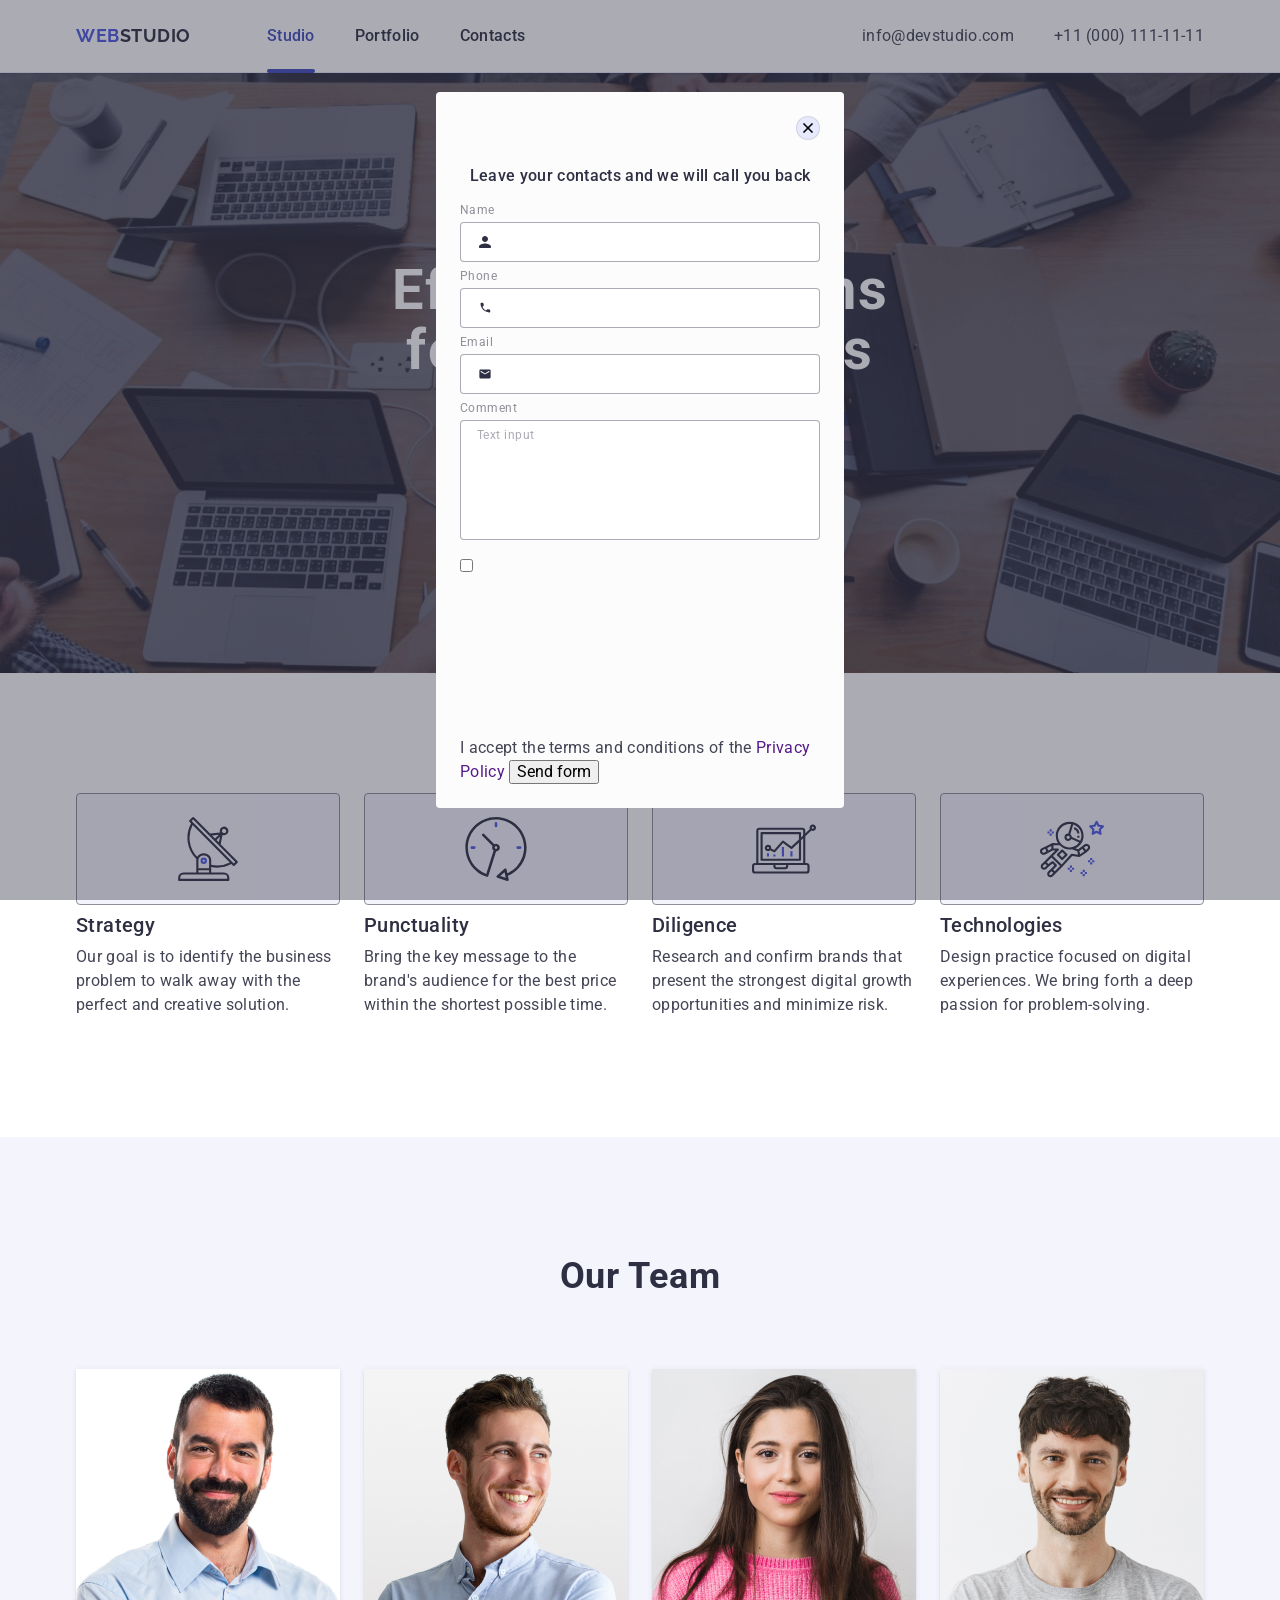
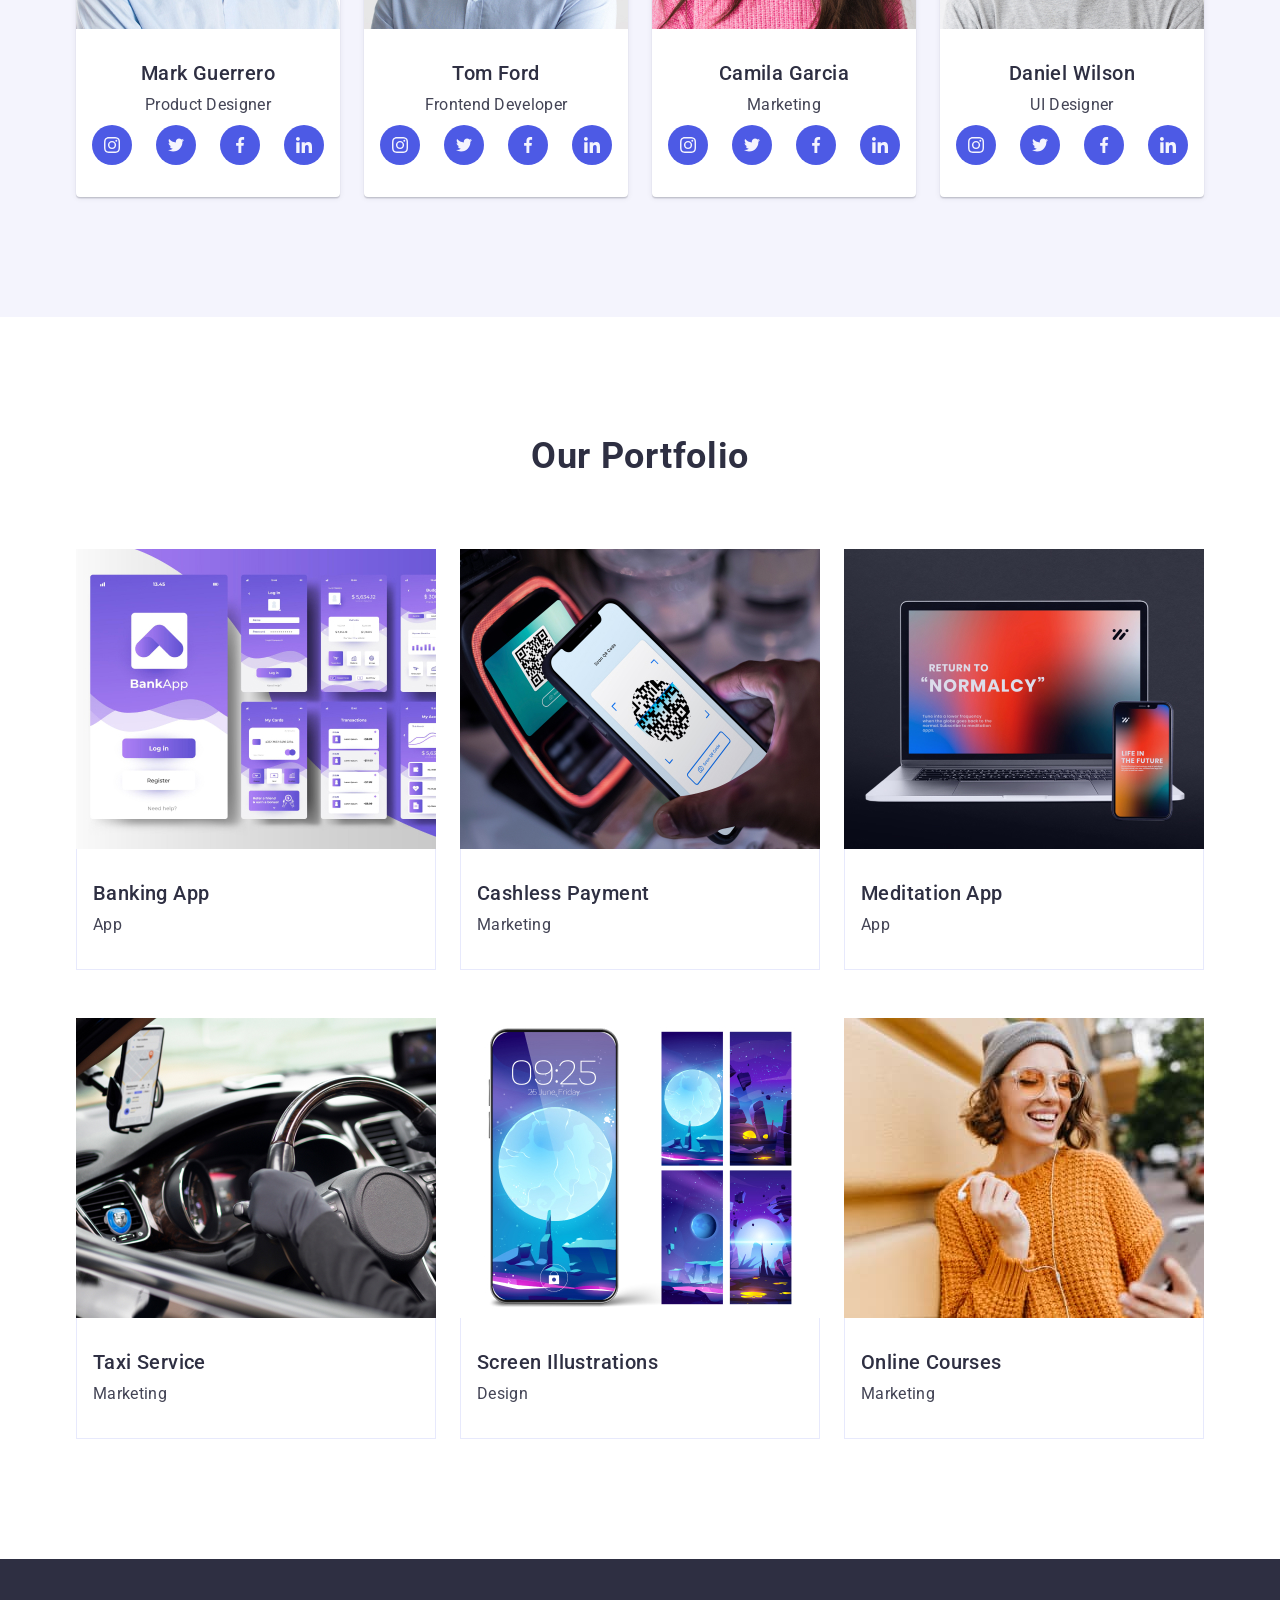
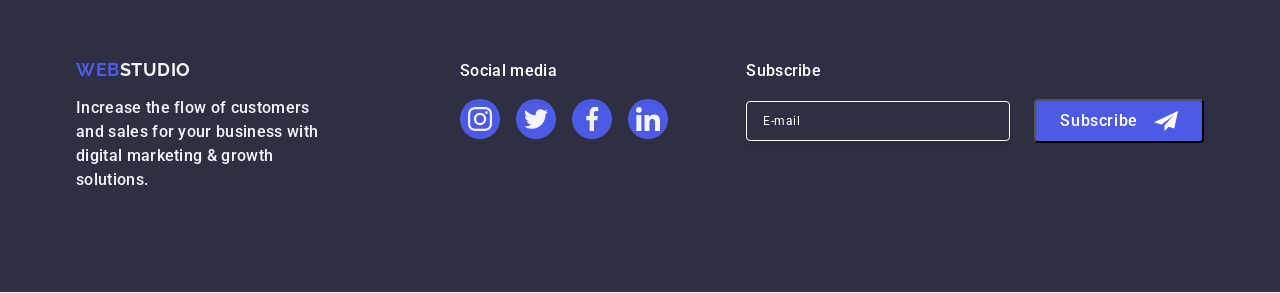
==== index.html @ dfb91e54 "24" ====
<!DOCTYPE html>
<html lang="en">
  <head>
    <meta charset="UTF-8" />
    <meta name="viewport" content="width=device-width, initial-scale=1.0" />
    <title>Studio</title>
    <!-- Google Fonts -->
    <link rel="preconnect" href="https://fonts.googleapis.com" />
    <link rel="preconnect" href="https://fonts.gstatic.com" crossorigin />
    <link
      href="https://fonts.googleapis.com/css2?family=Hedvig+Letters+Serif:opsz@12..24&family=Raleway:wght@700&family=Roboto:wght@400;500;700&display=swap"
      rel="stylesheet"
    />
    <!-- Normalize -->
    <link
      rel="stylesheet"
      href="https://cdnjs.cloudflare.com/ajax/libs/modern-normalize/2.0.0/modern-normalize.min.css"
    />
    <!-- Styles -->
    <link rel="stylesheet" href="./css/styles.css" />
  </head>

  <body>
    <!-- Header section  -->
    <header class="header">
      <div class="container header-container">
        <nav class="header-nav">
          <a href="./index.html" class="logo"
            >Web<span class="logo-dark">Studio</span></a
          >
          <ul class="header-list">
            <li class="header-item">
              <a href="./index.html" target="_blank" class="header-link active"
                >Studio</a
              >
            </li>
            <li class="header-item">
              <a href="" target="_blank" class="header-link">Portfolio</a>
            </li>
            <li class="header-item">
              <a href="" target="_blank" class="header-link">Contacts</a>
            </li>
          </ul>
        </nav>
        <address class="address">
          <ul class="address-list">
            <li class="address-item">
              <a href="mailto:info@devstudio.com" class="address-link"
                >info@devstudio.com</a
              >
            </li>
            <li class="address-item">
              <a href="tel:+110001111111" class="address-link"
                >+11 (000) 111-11-11</a
              >
            </li>
          </ul>
        </address>
      </div>
    </header>

    <!-- Main content -->

    <main>
      <section class="hero">
        <div class="container hero-title-wrapper">
          <h1 class="hero-title">Effective Solutions for Your Business</h1>
          <button type="button" class="hero-button">Order Service</button>
        </div>
      </section>
      <section class="principle section">
        <div class="container">
          <h2 class="visually-hidden">Core Principles Driving Success</h2>
          <ul class="principle-list">
            <li class="principle-item">
              <div class="logo-container">
                <svg class="principle-svg" width="64" height="64">
                  <use href="./images/icons.svg#icon-antenna"></use>
                </svg>
              </div>
              <h3 class="principle-subtitle">Strategy</h3>
              <p class="principle-content">
                Our goal is to identify the business problem to walk away with
                the perfect and creative solution.
              </p>
            </li>
            <li class="principle-item">
              <div class="logo-container">
                <svg class="principle-svg" width="64" height="64">
                  <use href="./images/icons.svg#icon-clock"></use>
                </svg>
              </div>
              <h3 class="principle-subtitle">Punctuality</h3>
              <p class="principle-content">
                Bring the key message to the brand's audience for the best price
                within the shortest possible time.
              </p>
            </li>
            <li class="principle-item">
              <div class="logo-container">
                <svg class="principle-svg" width="64" height="64">
                  <use href="./images/icons.svg#icon-diagram"></use>
                </svg>
              </div>
              <h3 class="principle-subtitle">Diligence</h3>
              <p class="principle-content">
                Research and confirm brands that present the strongest digital
                growth opportunities and minimize risk.
              </p>
            </li>
            <li class="principle-item">
              <div class="logo-container">
                <svg class="principle-svg" width="64" height="64">
                  <use href="./images/icons.svg#icon-astronaut"></use>
                </svg>
              </div>
              <h3 class="principle-subtitle">Technologies</h3>
              <p class="principle-content">
                Design practice focused on digital experiences. We bring forth a
                deep passion for problem-solving.
              </p>
            </li>
          </ul>
        </div>
      </section>
      <section class="team section">
        <div class="container">
          <h2 class="team-title">Our Team</h2>
          <ul class="team-list">
            <li class="team-item">
              <img
                src="./images/Mark.jpg"
                alt="Mark Guerrero"
                width="264"
                height="260"
              />
              <div class="team-div">
                <h3 class="team-subtitle">Mark Guerrero</h3>
                <p class="team-content">Product Designer</p>
                <ul class="icon-list">
                  <li class="icon-item">
                    <a href="" class="link-icon">
                      <svg class="social-svg" width="16" height="16">
                        <use href="./images/icons.svg#icon-instagram"></use>
                      </svg>
                    </a>
                  </li>
                  <li class="icon-item">
                    <a href="" class="link-icon">
                      <svg class="social-svg" width="16" height="16">
                        <use href="./images/icons.svg#icon-twitter"></use>
                      </svg>
                    </a>
                  </li>
                  <li class="icon-item">
                    <a href="" class="link-icon">
                      <svg class="social-svg" width="16" height="16">
                        <use href="./images/icons.svg#icon-facebook"></use>
                      </svg>
                    </a>
                  </li>
                  <li class="icon-item">
                    <a href="" class="link-icon">
                      <svg class="social-svg" width="16" height="16">
                        <use href="./images/icons.svg#icon-linkedin"></use>
                      </svg>
                    </a>
                  </li>
                </ul>
              </div>
            </li>
            <li class="team-item">
              <img
                src="./images/Tom.jpg"
                alt="Tom Ford"
                width="264"
                height="260"
              />
              <div class="team-div">
                <h3 class="team-subtitle">Tom Ford</h3>
                <p class="team-content">Frontend Developer</p>
                <ul class="icon-list">
                  <li class="icon-item">
                    <a href="" class="link-icon">
                      <svg class="social-svg" width="16" height="16">
                        <use href="./images/icons.svg#icon-instagram"></use>
                      </svg>
                    </a>
                  </li>
                  <li class="icon-item">
                    <a href="" class="link-icon">
                      <svg class="social-svg" width="16" height="16">
                        <use href="./images/icons.svg#icon-twitter"></use>
                      </svg>
                    </a>
                  </li>
                  <li class="icon-item">
                    <a href="" class="link-icon">
                      <svg class="social-svg" width="16" height="16">
                        <use href="./images/icons.svg#icon-facebook"></use>
                      </svg>
                    </a>
                  </li>
                  <li class="icon-item">
                    <a href="" class="link-icon">
                      <svg class="social-svg" width="16" height="16">
                        <use href="./images/icons.svg#icon-linkedin"></use>
                      </svg>
                    </a>
                  </li>
                </ul>
              </div>
            </li>
            <li class="team-item">
              <img
                src="./images/Camila.jpg"
                alt="Camila Garcia"
                width="264"
                height="260"
              />
              <div class="team-div">
                <h3 class="team-subtitle">Camila Garcia</h3>
                <p class="team-content">Marketing</p>
                <ul class="icon-list">
                  <li class="icon-item">
                    <a href="" class="link-icon">
                      <svg class="social-svg" width="16" height="16">
                        <use href="./images/icons.svg#icon-instagram"></use>
                      </svg>
                    </a>
                  </li>
                  <li class="icon-item">
                    <a href="" class="link-icon">
                      <svg class="social-svg" width="16" height="16">
                        <use href="./images/icons.svg#icon-twitter"></use>
                      </svg>
                    </a>
                  </li>
                  <li class="icon-item">
                    <a href="" class="link-icon">
                      <svg class="social-svg" width="16" height="16">
                        <use href="./images/icons.svg#icon-facebook"></use>
                      </svg>
                    </a>
                  </li>
                  <li class="icon-item">
                    <a href="" class="link-icon">
                      <svg class="social-svg" width="16" height="16">
                        <use href="./images/icons.svg#icon-linkedin"></use>
                      </svg>
                    </a>
                  </li>
                </ul>
              </div>
            </li>
            <li class="team-item">
              <img
                src="./images/Daniel.jpg"
                alt="Daniel Wilson"
                width="264"
                height="260"
              />
              <div class="team-div">
                <h3 class="team-subtitle">Daniel Wilson</h3>
                <p class="team-content">UI Designer</p>
                <ul class="icon-list">
                  <li class="icon-item">
                    <a href="" class="link-icon">
                      <svg class="social-svg" width="16" height="16">
                        <use href="./images/icons.svg#icon-instagram"></use>
                      </svg>
                    </a>
                  </li>
                  <li class="icon-item">
                    <a href="" class="link-icon">
                      <svg class="social-svg" width="16" height="16">
                        <use href="./images/icons.svg#icon-twitter"></use>
                      </svg>
                    </a>
                  </li>
                  <li class="icon-item">
                    <a href="" class="link-icon">
                      <svg class="social-svg" width="16" height="16">
                        <use href="./images/icons.svg#icon-facebook"></use>
                      </svg>
                    </a>
                  </li>
                  <li class="icon-item">
                    <a href="" class="link-icon">
                      <svg class="social-svg" width="16" height="16">
                        <use href="./images/icons.svg#icon-linkedin"></use>
                      </svg>
                    </a>
                  </li>
                </ul>
              </div>
            </li>
          </ul>
        </div>
      </section>
      <section class="portfolio section">
        <div class="container">
          <h2 class="portfolio-title">Our Portfolio</h2>
          <ul class="portfolio-list">
            <li class="portfolio-item">
              <div class="portfolio-wrapper">
                <img
                  src="./images/banking.jpg"
                  alt="Banking App"
                  width="360"
                  height="300"
                />
                <p class="overlay">
                  14 Stylish and User-Friendly App Design Concepts · Task
                  Manager App · Calorie Tracker App · Exotic Fruit Ecommerce App
                  · Cloud Storage App
                </p>
              </div>
              <div class="border">
                <h3 class="portfolio-subtitle">Banking App</h3>
                <p class="portfolio-content">App</p>
              </div>
            </li>
            <li class="portfolio-item">
              <div class="portfolio-wrapper">
                <img
                  src="./images/CashlessPayment.jpg"
                  alt="Cashless Payment"
                  width="360"
                  height="300"
                />
                <p class="overlay">
                  14 Stylish and User-Friendly App Design Concepts · Task
                  Manager App · Calorie Tracker App · Exotic Fruit Ecommerce App
                  · Cloud Storage App
                </p>
              </div>
              <div class="border">
                <h3 class="portfolio-subtitle">Cashless Payment</h3>
                <p class="portfolio-content">Marketing</p>
              </div>
            </li>
            <li class="portfolio-item">
              <div class="portfolio-wrapper">
                <img
                  src="./images/MeditationApp.jpg"
                  alt="Meditation App"
                  width="360"
                  height="300"
                />
                <p class="overlay">
                  14 Stylish and User-Friendly App Design Concepts · Task
                  Manager App · Calorie Tracker App · Exotic Fruit Ecommerce App
                  · Cloud Storage App
                </p>
              </div>
              <div class="border">
                <h3 class="portfolio-subtitle">Meditation App</h3>
                <p class="portfolio-content">App</p>
              </div>
            </li>
            <li class="portfolio-item">
              <div class="portfolio-wrapper">
                <img
                  src="./images/TaxService.jpg"
                  alt="Taxi Service"
                  width="360"
                  height="300"
                />
                <p class="overlay">
                  14 Stylish and User-Friendly App Design Concepts · Task
                  Manager App · Calorie Tracker App · Exotic Fruit Ecommerce App
                  · Cloud Storage App
                </p>
              </div>
              <div class="border">
                <h3 class="portfolio-subtitle">Taxi Service</h3>
                <p class="portfolio-content">Marketing</p>
              </div>
            </li>
            <li class="portfolio-item">
              <div class="portfolio-wrapper">
                <img
                  src="./images/ScreenIllustrations.jpg"
                  alt="Screen Illustrations"
                  width="360"
                  height="300"
                />
                <p class="overlay">
                  14 Stylish and User-Friendly App Design Concepts · Task
                  Manager App · Calorie Tracker App · Exotic Fruit Ecommerce App
                  · Cloud Storage App
                </p>
              </div>
              <div class="border">
                <h3 class="portfolio-subtitle">Screen Illustrations</h3>
                <p class="portfolio-content">Design</p>
              </div>
            </li>
            <li class="portfolio-item">
              <div class="portfolio-wrapper">
                <img
                  src="./images/OnlineCourses.jpg"
                  alt="Online Courses"
                  width="360"
                  height="300"
                />
                <p class="overlay">
                  14 Stylish and User-Friendly App Design Concepts · Task
                  Manager App · Calorie Tracker App · Exotic Fruit Ecommerce App
                  · Cloud Storage App
                </p>
              </div>
              <div class="border">
                <h3 class="portfolio-subtitle">Online Courses</h3>
                <p class="portfolio-content">Marketing</p>
              </div>
            </li>
          </ul>
        </div>
      </section>
    </main>

    <!-- Footer section -->

    <footer class="footer">
      <div class="container footer-container">
        <div class="web-footer">
          <a href="./index.html" class="logo"
            >Web<span class="logo-light">Studio</span></a
          >
          <p class="footer-content">
            Increase the flow of customers and sales for your business with
            digital marketing & growth solutions.
          </p>
        </div>
        <div class="social-container">
          <p class="socialmedia">Social media</p>
          <ul class="icon-list footer-list">
            <li class="icon-item">
              <a href="" class="link-icon">
                <svg class="social-svg" width="24" height="24">
                  <use href="./images/icons.svg#icon-instagram"></use>
                </svg>
              </a>
            </li>
            <li class="icon-item">
              <a href="" class="link-icon">
                <svg class="social-svg" width="24" height="24">
                  <use href="./images/icons.svg#icon-twitter"></use>
                </svg>
              </a>
            </li>
            <li class="icon-item">
              <a href="" class="link-icon">
                <svg class="social-svg" width="24" height="24">
                  <use href="./images/icons.svg#icon-facebook"></use>
                </svg>
              </a>
            </li>
            <li class="icon-item">
              <a href="" class="link-icon">
                <svg class="social-svg" width="24" height="24">
                  <use href="./images/icons.svg#icon-linkedin"></use>
                </svg>
              </a>
            </li>
          </ul>
        </div>
        <div class="footer-form">
          <p class="footer-form-caption">Subscribe</p>
          <form class="subscribe-form" name="subscribe">
            <label class="subscribe-form-field">
              <input
                type="email"
                placeholder="E-mail"
                class="subscribe-form-input"
              />
            </label>
            <button type="submit" class="subscribe-form-btn">
              Subscribe
              <svg class="subscribe-form-icon" width="24" height="24">
                <use href="./images/icons.svg#icon-send"></use>
              </svg>
            </button>
          </form>
        </div>
      </div>
    </footer>

    <!-- Modal window -->

    <div class="backdrop is-open">
      <div class="modal">
        <button class="modal-btn" type="button" aria-label="Modal clode button">
          <svg class="modal-btn-icon" width="28" height="28">
            <use href="./images/icons.svg#icon-modal-close-btn"></use>
          </svg>
        </button>
        <p class="moda-caption">
          Leave your contacts and we will call you back
        </p>
        <form class="modal-form form" name="reviews">
          <div class="form-wrapper">
            <label class="form-label" for="user_name">Name</label>
            <div class="form-field">
              <input
                class="form-input"
                type="text"
                name="user_name"
                id="user_name"
              />
              <svg class="form-icon" width="18" height="18">
                <use href="./images/icons.svg#icon-person-black"></use>
              </svg>
            </div>
          </div>
          <div class="form-wrapper">
            <label class="form-label" for="phone">Phone</label>
            <div class="form-field">
              <input class="form-input" type="tel" name="phone" id="phone" />
              <svg class="form-icon" width="18" height="18">
                <use href="./images/icons.svg#icon-phone-black"></use>
              </svg>
            </div>
          </div>
          <div class="form-wrapper">
            <label class="form-label" for="email">Email</label>
            <div class="form-field">
              <input class="form-input" type="email" name="email" id="email" />
              <svg class="form-icon" width="18" height="18">
                <use href="./images/icons.svg#icon-email-black"></use>
              </svg>
            </div>
          </div>
          <div class="form-wrapper">
            <label class="form-label" for="comment">Comment</label>
            <div class="form-field">
              <textarea
                class="form-input form-comment"
                type="text"
                name="comment"
                id="comment"
                placeholder="Text input"
              ></textarea>
            </div>
          </div>
          <label class="form-agreement">
            <input class="checkbox" type="checkbox" name="" id="" />
            <span class="form-agreement-checkbox">
              <svg class="form-agreement-icon" width="" height="">
                <use href=""></use>
              </svg>
            </span>
            I accept the terms and conditions of the
            <a class="form-agreement-link" href="">Privacy Policy</a>
          </label>

          <button type="submit">Send form</button>
        </form>
      </div>
    </div>
  </body>
</html>
---- css/styles.css ----
/*  #region Global styles */
/* Глобальний border-box. У нормалізаторі modern-normalize за умовчанням задано глобальний border-box. box-sizing можна не вказувати. */
*,
*::before,
*::after {
  box-sizing: border-box;
}

body {
  font-family: "Roboto", sans-serif;
  line-height: 1.5;
  font-size: 16px;
  letter-spacing: 0.02em;
  color: #434455;
  background-color: #ffffff;
  border-bottom: 1px solid #e7e9fc;
}

a {
  text-decoration: none;
}

address {
  font-style: normal;
}

h1,
h2,
h3,
h4,
h5,
h6,
p {
  margin-top: 0;
  margin-bottom: 0;
}

ul,
ol {
  margin-top: 0;
  margin-bottom: 0;
  padding-left: 0;
  list-style-type: none;
}

img {
  display: block;
  max-width: 100%;
  height: auto;
}

fieldset {
  padding: 0;
  margin: 0;
  border: none;
}

.container {
  max-width: 1158px;
  padding: 0 15px;
  margin: 0 auto;
}

.visually-hidden {
  position: absolute;
  width: 1px;
  height: 1px;
  margin: -1px;
  border: 0;
  padding: 0;
  white-space: nowrap;
  clip-path: inset(100%);
  clip: rect(0 0 0 0);
  overflow: hidden;
}

.section {
  padding-top: 120px;
  padding-bottom: 120px;
}

/* #endregion */
/* #region Logo */
.header .logo {
  display: inline-flex;
  align-items: center;
  margin-right: 76px;
}

.logo {
  display: block;
  font-family: "Raleway", sans-serif;
  font-size: 18px;
  font-weight: 700;
  line-height: 1.17;
  letter-spacing: 0.03em;
  text-transform: uppercase;
  color: #4d5ae5;
}

.logo-dark {
  color: #2e2f42;
}

.logo-light {
  color: #f4f4fd;
}

/* #endregion */
/* #region Header */
.header {
  border-bottom: 1px solid #e7e9fc;
  box-shadow: 0px 2px 1px rgba(46, 47, 66, 0.08),
    0px 1px 1px rgba(46, 47, 66, 0.16), 0px 1px 6px rgba(46, 47, 66, 0.08);
}

.header-container {
  display: flex;
  align-items: center;
}

.header-nav {
  display: flex;
  align-items: center;
  margin-right: auto;
}

.header-list {
  display: flex;
  gap: 40px;
}

.header-link {
  position: relative;
  display: block;
  font-weight: 500;
  color: #2e2f42;
  padding: 24px 0;
  transition: color 250ms cubic-bezier(0.4, 0, 0.2, 1);
}

.address {
  margin-left: auto;
}

.address-list {
  display: flex;
  gap: 40px;
}

.address-link {
  display: block;
  font-style: normal;
  color: currentColor;
  transition: color 250ms cubic-bezier(0.4, 0, 0.2, 1);
}

.header-link:hover,
.header-link:focus,
.address-link:hover,
.address-link:focus {
  color: #404bbf;
}

.header-link.active {
  color: #404bbf;
}

.header-link.active::after {
  content: "";
  position: absolute;
  bottom: -1px;

  display: block;
  width: 100%;
  height: 4px;
  border-radius: 2px;
  background: #404bbf;
}

/* #endregion */
/* #region Hero */
.hero {
  padding: 188px 0;
  background-image: linear-gradient(
      rgba(46, 47, 66, 0.7),
      rgba(46, 47, 66, 0.7)
    ),
    url(../images/people-office.jpg);
  background-size: cover;
  background-repeat: no-repeat;
  background-position: center;
  max-width: 1440px;
  margin: 0 auto;
  position: relative;
  text-align: center;
  color: #ffffff;
}

.hero-title {
  max-width: 496px;
  margin-left: auto;
  margin-right: auto;
  margin-bottom: 48px;
  font-size: 56px;
  letter-spacing: 0.02em;
  line-height: 1.07;
}

.hero-button {
  display: block;
  min-width: 169px;
  height: 56px;
  padding: 16px 32px;
  border-radius: 4px;
  border: none;
  margin-left: auto;
  margin-right: auto;
  box-shadow: 0px 4px 4px 0px rgba(0, 0, 0, 0.15);

  font-family: inherit;
  font-weight: 500;
  line-height: 1.5;
  letter-spacing: 0.04em;
  background-color: #4d5ae5;
  color: currentColor;
  cursor: pointer;
  transition: background-color 250ms cubic-bezier(0.4, 0, 0.2, 1);
}

.hero-button:hover,
.hero-button:focus {
  background-color: #404bbf;
}

/* #endregion */
/* #region h2 */
.principle-title,
.team-title,
.portfolio-title {
  font-size: 36px;
  line-height: 1.11;
  letter-spacing: 0.02em;
  text-align: center;
  color: #2e2f42;
  text-transform: capitalize;
  margin-bottom: 72px;
}

/* #endregion */
/* #region h3 */
.principle-subtitle,
.team-subtitle,
.portfolio-subtitle {
  font-size: 20px;
  font-weight: 500;
  line-height: 1.2;
  letter-spacing: 0.02em;
  color: #2e2f42;
}

/* #endregion */
/* #region Principle */
.principle-list {
  display: flex;
  gap: 24px;
}

.logo-container {
  display: flex;
  align-items: center;
  justify-content: center;

  height: 112px;
  padding: 24px 20px;
  border-radius: 4px;
  border: 1px solid #8e8f99;
  background: #f4f4fd;
  margin-bottom: 8px;
}

.principle-subtitle {
  margin-bottom: 8px;
}

.principle-item {
  width: calc((100% - 3 * 24px) / 4);
}

/* #endregion */
/* #region Team */
.team {
  background-color: #f4f4fd;
}

.team-list {
  display: flex;
  gap: 24px;
}

.team-item {
  width: calc((100% - 3 * 24px) / 4);
  border-radius: 0px 0px 4px 4px;
  background: #ffffff;
  box-shadow: 0px 2px 1px 0px rgba(46, 47, 66, 0.08),
    0px 1px 1px 0px rgba(46, 47, 66, 0.16),
    0px 1px 6px 0px rgba(46, 47, 66, 0.08);
}

.team-subtitle {
  text-align: center;
  margin-bottom: 8px;
}

.team-content {
  text-align: center;
  margin-bottom: 8px;
}

.team-div {
  padding: 32px 0;
}

.icon-list {
  display: flex;
  justify-content: center;
  align-items: center;
  gap: 24px;
}

.icon-item {
  display: flex;
  width: 40px;
  height: 40px;
  border-radius: 50%;
  transition: background-color 250ms cubic-bezier(0.4, 0, 0.2, 1);
  z-index: 10;
}

.link-icon {
  display: flex;
  padding: 12px;
  align-items: center;
  justify-content: center;
  width: 100%;
  height: 100%;
  padding: 12px;
  border-radius: 50%;
  background-color: #4d5ae5;
  fill: rgba(244, 244, 253, 1);
  transition: background-color 250ms cubic-bezier(0.4, 0, 0.2, 1);
  z-index: 100;
}

.icon-item:hover,
.icon-item:hover .link-icon {
  background-color: #404bbf;
}

.link-icon:focus .link-icon,
.icon-item:focus .link-icon,
.link-icon:focus,
.icon-item:focus {
  background-color: #404bbf;
}

/* #endregion */
/* #region Portfolio */
.team-item,
.portfolio-item {
  background-color: #ffffff;
}

.portfolio-list {
  display: flex;
  flex-wrap: wrap;
  justify-content: space-between;
  column-gap: 24px;
  row-gap: 48px;
}

.portfolio-subtitle {
  margin-bottom: 8px;
}

.portfolio-item {
  width: calc((100% - 2 * 24px) / 3);
  transition: box-shadow 250ms cubic-bezier(0.4, 0, 0.2, 1);
}

.portfolio-item:hover .overlay {
  transform: translateY(0%);
}

.portfolio-item:hover {
  box-shadow: 0px 1px 6px rgba(46, 47, 66, 0.08),
    0px 1px 1px rgba(46, 47, 66, 0.16), 0px 2px 1px rgba(46, 47, 66, 0.08);
  cursor: pointer;
}

.border {
  padding: 32px 16px;
  border-bottom: 1px solid #e7e9fc;
  border-left: 1px solid #e7e9fc;
  border-right: 1px solid #e7e9fc;
}

.portfolio-wrapper {
  position: relative;
  overflow: hidden;
}

.overlay {
  position: absolute;
  top: 0;
  left: 0;
  width: 100%;
  height: 100%;

  display: flex;
  padding: 40px 32px;
  background-color: rgba(77, 90, 229, 1);
  color: #f4f4fd;

  transform: translateY(100%);
  transition: transform 250ms cubic-bezier(0.4, 0, 0.2, 1);
}

/* #endregion */
/* #region Footer */
.footer {
  background-color: #2e2f42;
  padding: 100px 0;
}

.footer-container {
  display: flex;
  align-items: baseline;
}

.web-footer {
  margin-right: 120px;
}

.footer .logo {
  margin-bottom: 16px;
  display: inline-block;
}

.footer-content {
  width: 264px;
  color: #f4f4fd;
  font-weight: 500;
}

.footer .icon-list {
  gap: 16px;
}

.footer .link-icon {
  padding: 8px;
}

.socialmedia {
  color: rgba(255, 255, 255, 1);
  margin-bottom: 16px;
  font-weight: 500;
}

.footer-list .icon-item:hover,
.footer-list .icon-item:hover .link-icon {
  background-color: #31d0aa;
}

.footer-list .link-icon:focus .link-icon,
.footer-list .icon-item:focus .link-icon,
.footer-list .link-icon:focus,
.footer-list .icon-item:focus {
  background-color: #31d0aa;
}

/* #region Footer Subscribe */
.footer-form {
  margin-left: auto;
}
.footer-form-caption {
  color: #fff;
  font-size: 16px;
  font-weight: 500;
  line-height: 1.5;
  letter-spacing: 0.02em;
  margin-bottom: 16px;
}
.subscribe-form {
  display: flex;
  align-items: center;
  gap: 24px;
}

.subscribe-form-input {
  width: 264px;
  height: 40px;
  border-radius: 4px;
  border: 1px solid #fff;
  box-shadow: 0px 4px 4px 0px rgba(0, 0, 0, 0.15);
  outline: transparent;
  background-color: transparent;
  padding: 8px 16px;
  color: #fff;
  font-size: 12px;
  font-weight: 400;
  line-height: 2;
  letter-spacing: 0.04em;
  transition: color 300ms ease-in;
}
.subscribe-form-input::placeholder {
  color: currentColor;
}

.subscribe-form-input:focus {
  color: #8e8f99;
}

.subscribe-form-btn {
  display: flex;
  border-radius: 4px;
  background: #4d5ae5;
  align-items: center;
  gap: 16px;
  padding: 8px 24px;
  color: #fff;
  text-align: center;

  font-size: 16px;
  font-weight: 500;
  line-height: 1.5;
  letter-spacing: 0.04em;
  transition: background-color 300ms ease-in;
  cursor: pointer;
}

.subscribe-form-btn:hover {
  background-color: #404bbf;
}

.subscribe-form-icon {
  fill: white;
}
/* #endregion */

/* #endregion */
/* #region Modal Window */
.backdrop {
  position: fixed;
  width: 100vw;
  height: 100vh;
  background-color: rgba(45, 47, 66, 0.4);
  top: 0;
  left: 0;
  /* display: none; */

  z-index: 999;
  transition: opacity 300ms ease-in, visibility 300ms ease-in;
  opacity: 0;
  visibility: hidden;
  pointer-events: none;
}

.backdrop.is-open {
  opacity: 1;
  visibility: visible;
  pointer-events: initial;
}

.modal {
  width: 408px;
  min-height: 584px;
  background-color: #fcfcfc;
  border-radius: 4px;
  position: absolute;
  top: 50%;
  left: 50%;
  transform: translate(-50%, -50%);
  padding: 24px;
  padding-top: 72px;
}

.modal-btn {
  position: absolute;
  top: 24px;
  right: 24px;
  display: flex;
  align-items: center;
  justify-content: center;
  width: 24px;
  height: 24px;
  border-radius: 50%;
  border: 1px solid rgba(0, 0, 0, 0.1);
  background-color: #e7e9fc;
  color: #2e2f42;
}
.modal-btn-icon {
  stroke: currentColor;
}
.moda-caption {
  color: #2e2f42;
  text-align: center;
  font-size: 16px;
  font-weight: 500;
  line-height: 1.5;
  letter-spacing: 0.02em;
  margin-bottom: 16px;
}

.form-label {
  display: block;
  margin-bottom: 4px;
  color: #8e8f99;
  font-size: 12px;
  font-weight: 400;
  line-height: 1.16;
  letter-spacing: 0.04em;
}
.form-field {
  position: relative;
  margin-bottom: 8px;
}
.form-input {
  width: 100%;
  height: 40px;
  padding-left: 38px;
  border-radius: 4px;
  border: 1px solid rgba(46, 47, 66, 0.4);
  outline: transparent;
  transition: border-color 300ms ease-in;
}

.form-input::placeholder {
  color: rgba(46, 47, 66, 0.4);

  font-size: 12px;
  font-weight: 400;
  line-height: 1.16;
  letter-spacing: 0.04em;
}

.form-comment {
  padding-top: 8px;
  padding-left: 16px;
  min-height: 120px;
  resize: none;
}

.form-input:focus {
  border-color: #4d5ae5;
}
.form-icon {
  position: absolute;
  fill: #2e2f42;
  top: 50%;
  left: 16px;
  transform: translateY(-50%);
  transition: fill 300ms ease-in;
}

.form-input:focus + .form-icon {
  fill: #4d5ae5;
}

/* #endregion */
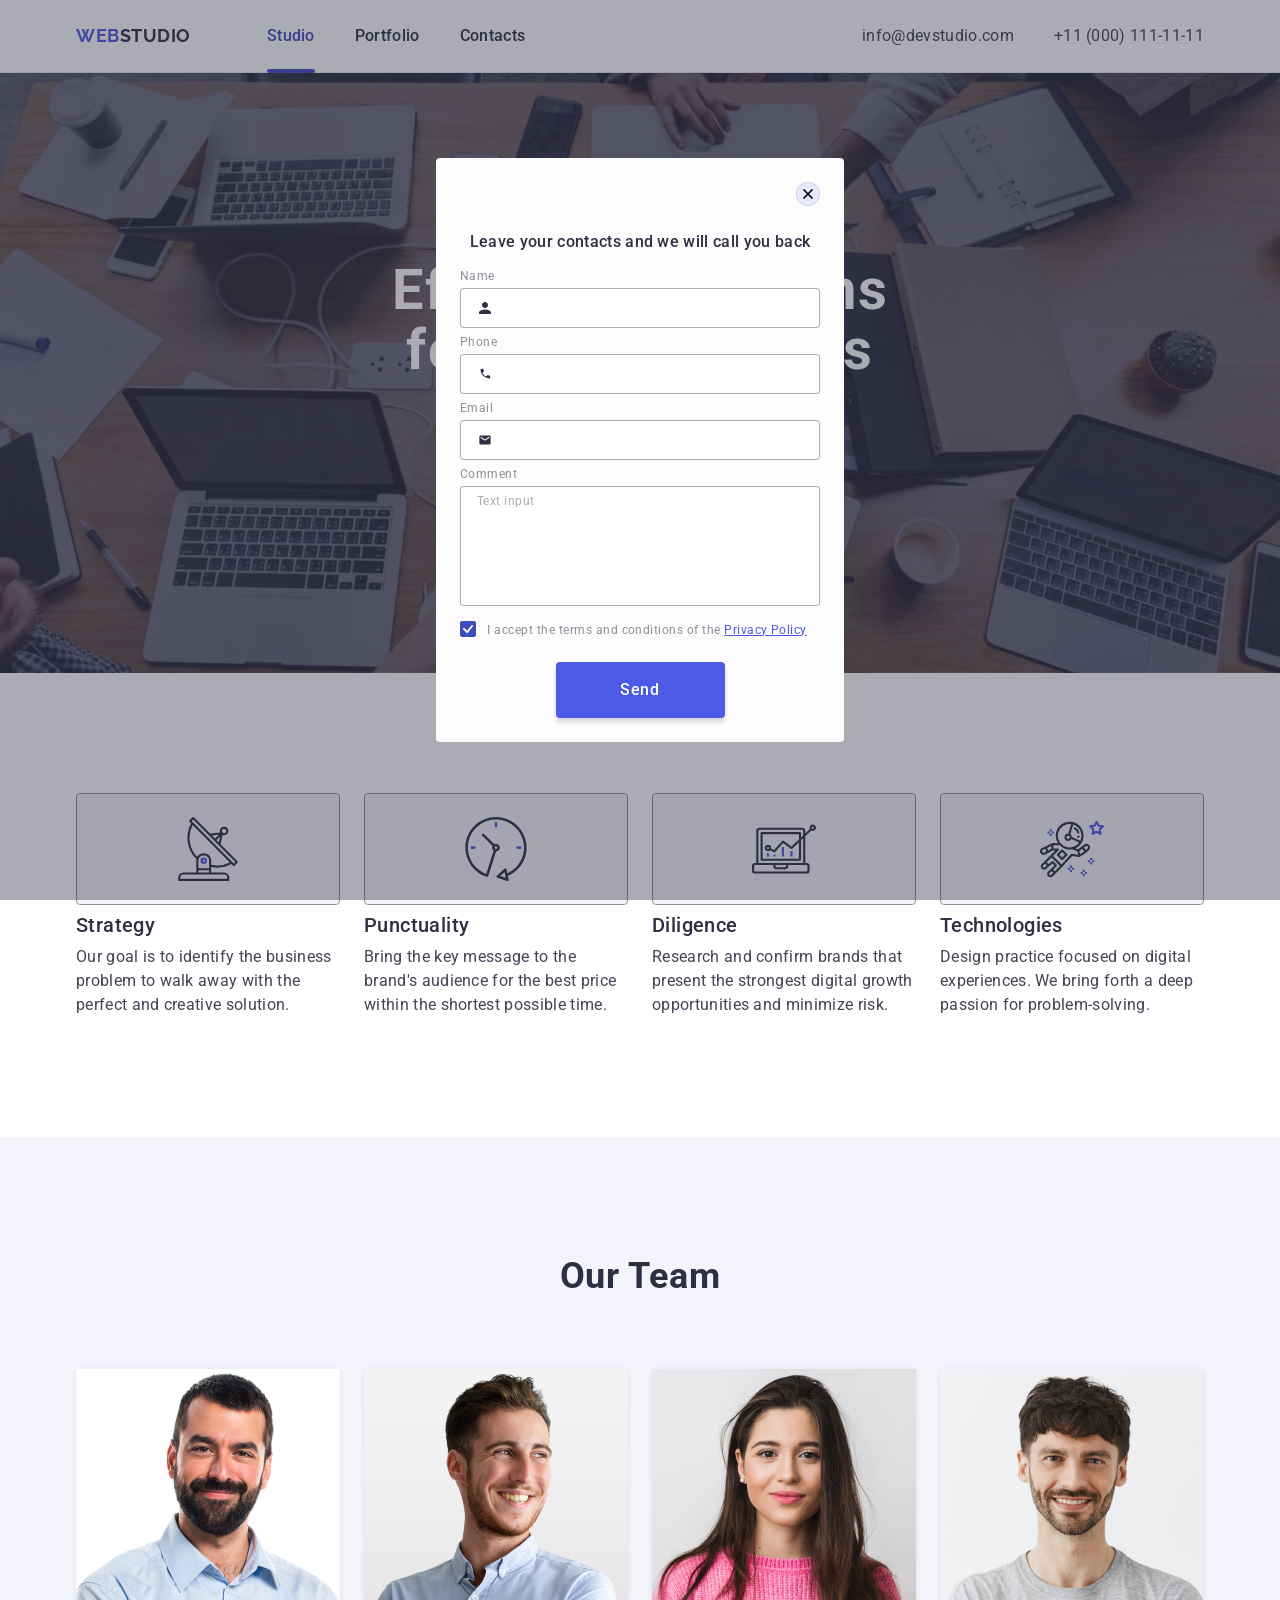
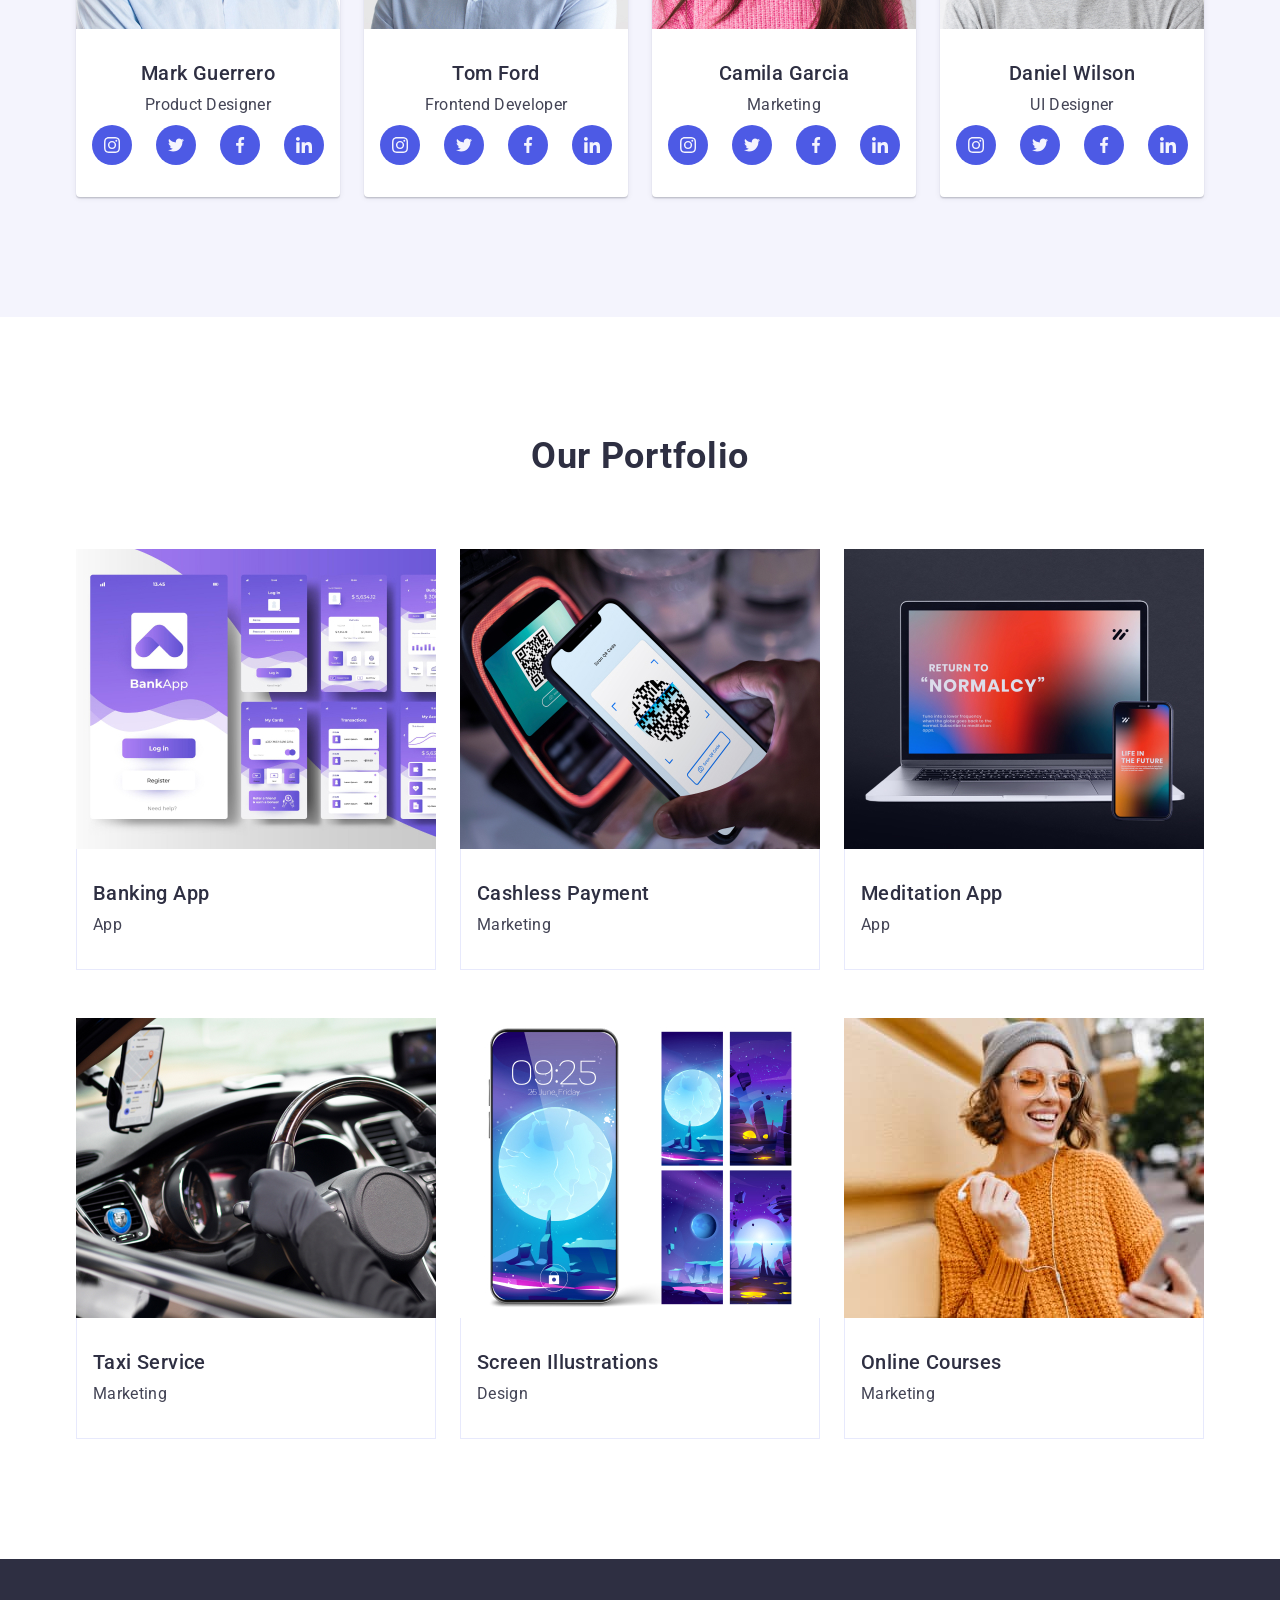
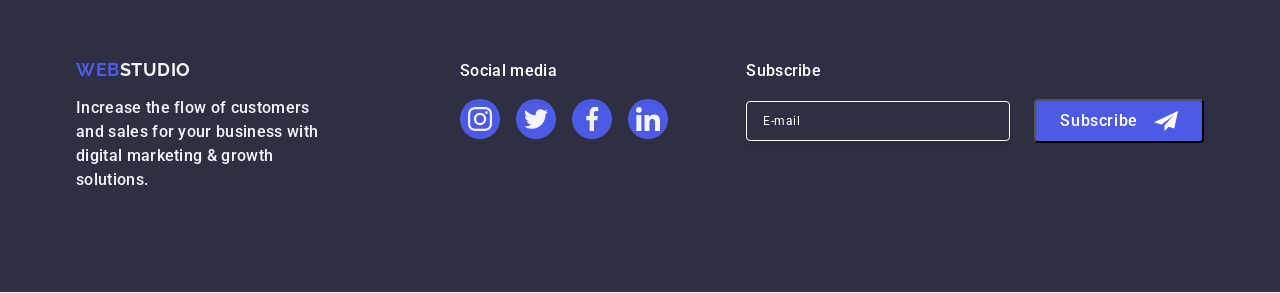
==== commit e0cf0852: "finish-form" ====
--- a/index.html
+++ b/index.html
@@ -546,17 +546,23 @@
             </div>
           </div>
           <label class="form-agreement">
-            <input class="checkbox" type="checkbox" name="" id="" />
+            <input
+              class="checkbox visually-hidden"
+              type="checkbox"
+              name="usr_areement"
+              value="false"
+              checked
+            />
             <span class="form-agreement-checkbox">
-              <svg class="form-agreement-icon" width="" height="">
-                <use href=""></use>
+              <svg class="form-agreement-icon" width="10" height="10">
+                <use href="./images/icons.svg#icon-galka"></use>
               </svg>
             </span>
             I accept the terms and conditions of the
             <a class="form-agreement-link" href="">Privacy Policy</a>
           </label>
 
-          <button type="submit">Send form</button>
+          <button type="submit" class="form-btn">Send</button>
         </form>
       </div>
     </div>
--- a/css/styles.css
+++ b/css/styles.css
@@ -207,7 +207,8 @@
   line-height: 1.07;
 }
 
-.hero-button {
+.hero-button,
+.form-btn {
   display: block;
   min-width: 169px;
   height: 56px;
@@ -229,7 +230,9 @@
 }
 
 .hero-button:hover,
-.hero-button:focus {
+.hero-button:focus,
+.form-btn:hover,
+.form-btn:focus {
   background-color: #404bbf;
 }
 
@@ -667,4 +670,58 @@
   fill: #4d5ae5;
 }
 
-/* #endregion */
+/* Custom chekbox */
+
+.form-agreement {
+  display: block;
+  margin-bottom: 24px;
+
+  color: #8e8f99;
+
+  font-size: 12px;
+  font-weight: 400;
+  line-height: 1.16;
+  letter-spacing: 0.04em;
+  user-select: none;
+}
+.checkbox {
+}
+.form-agreement-checkbox {
+  display: inline-flex;
+  align-items: center;
+  justify-content: center;
+  width: 16px;
+  height: 16px;
+  border: 1px solid rgba(46, 47, 66, 0.4);
+  border-radius: 2px;
+  cursor: pointer;
+  margin-right: 8px;
+
+  transition: border-color 300ms ease, background-color 300ms ease;
+}
+.form-agreement-icon {
+  opacity: 0;
+  fill: #fff;
+  transform: scale(0.3);
+  transition: opacity 300ms ease 150ms, trabsform 300ms ease 150ms;
+}
+.form-agreement-link {
+  color: #4d5ae5;
+  text-decoration-line: underline;
+}
+
+.checkbox:checked + .form-agreement-checkbox {
+  background-color: #404bbf;
+  border-color: #404bbf;
+}
+
+.checkbox:checked + .form-agreement-checkbox > .form-agreement-icon {
+  opacity: 1;
+  transform: scale(1);
+}
+
+.form-btn {
+  color: #ffffff;
+}
+
+/* #endregion */
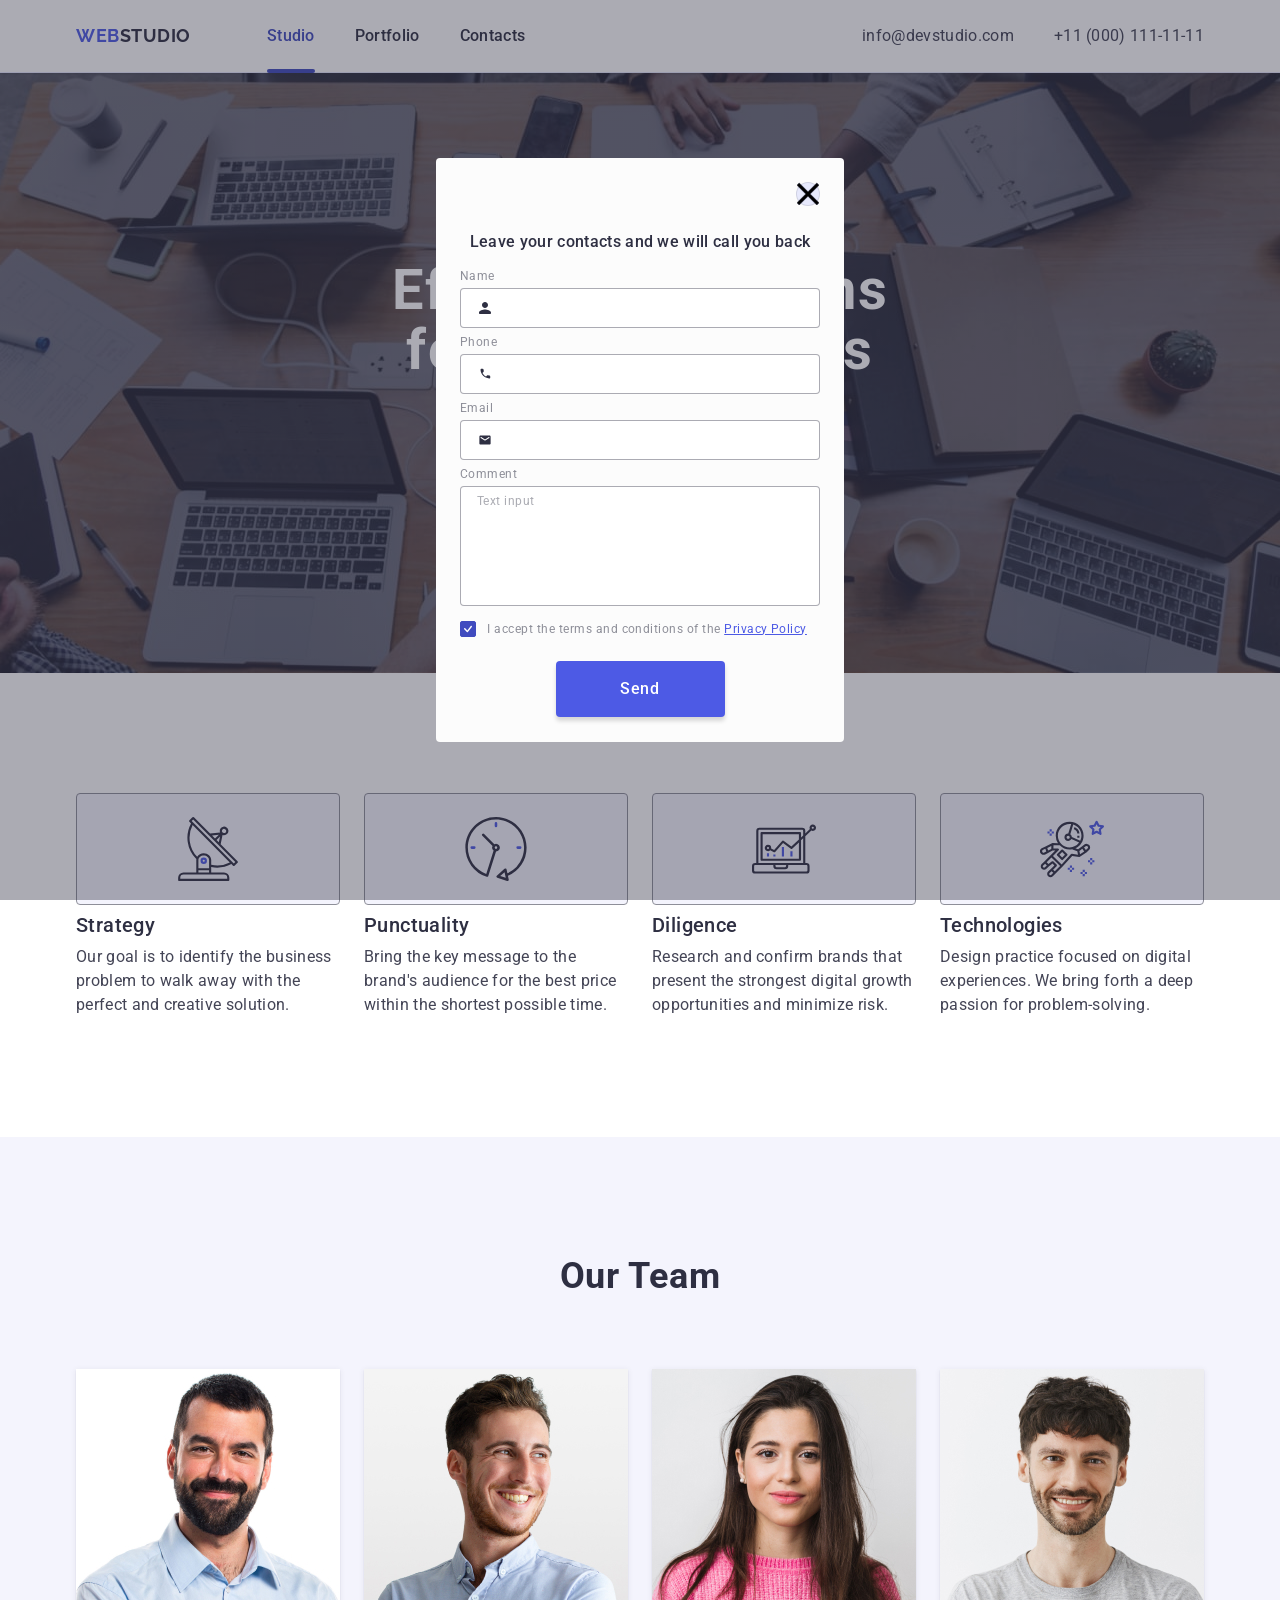
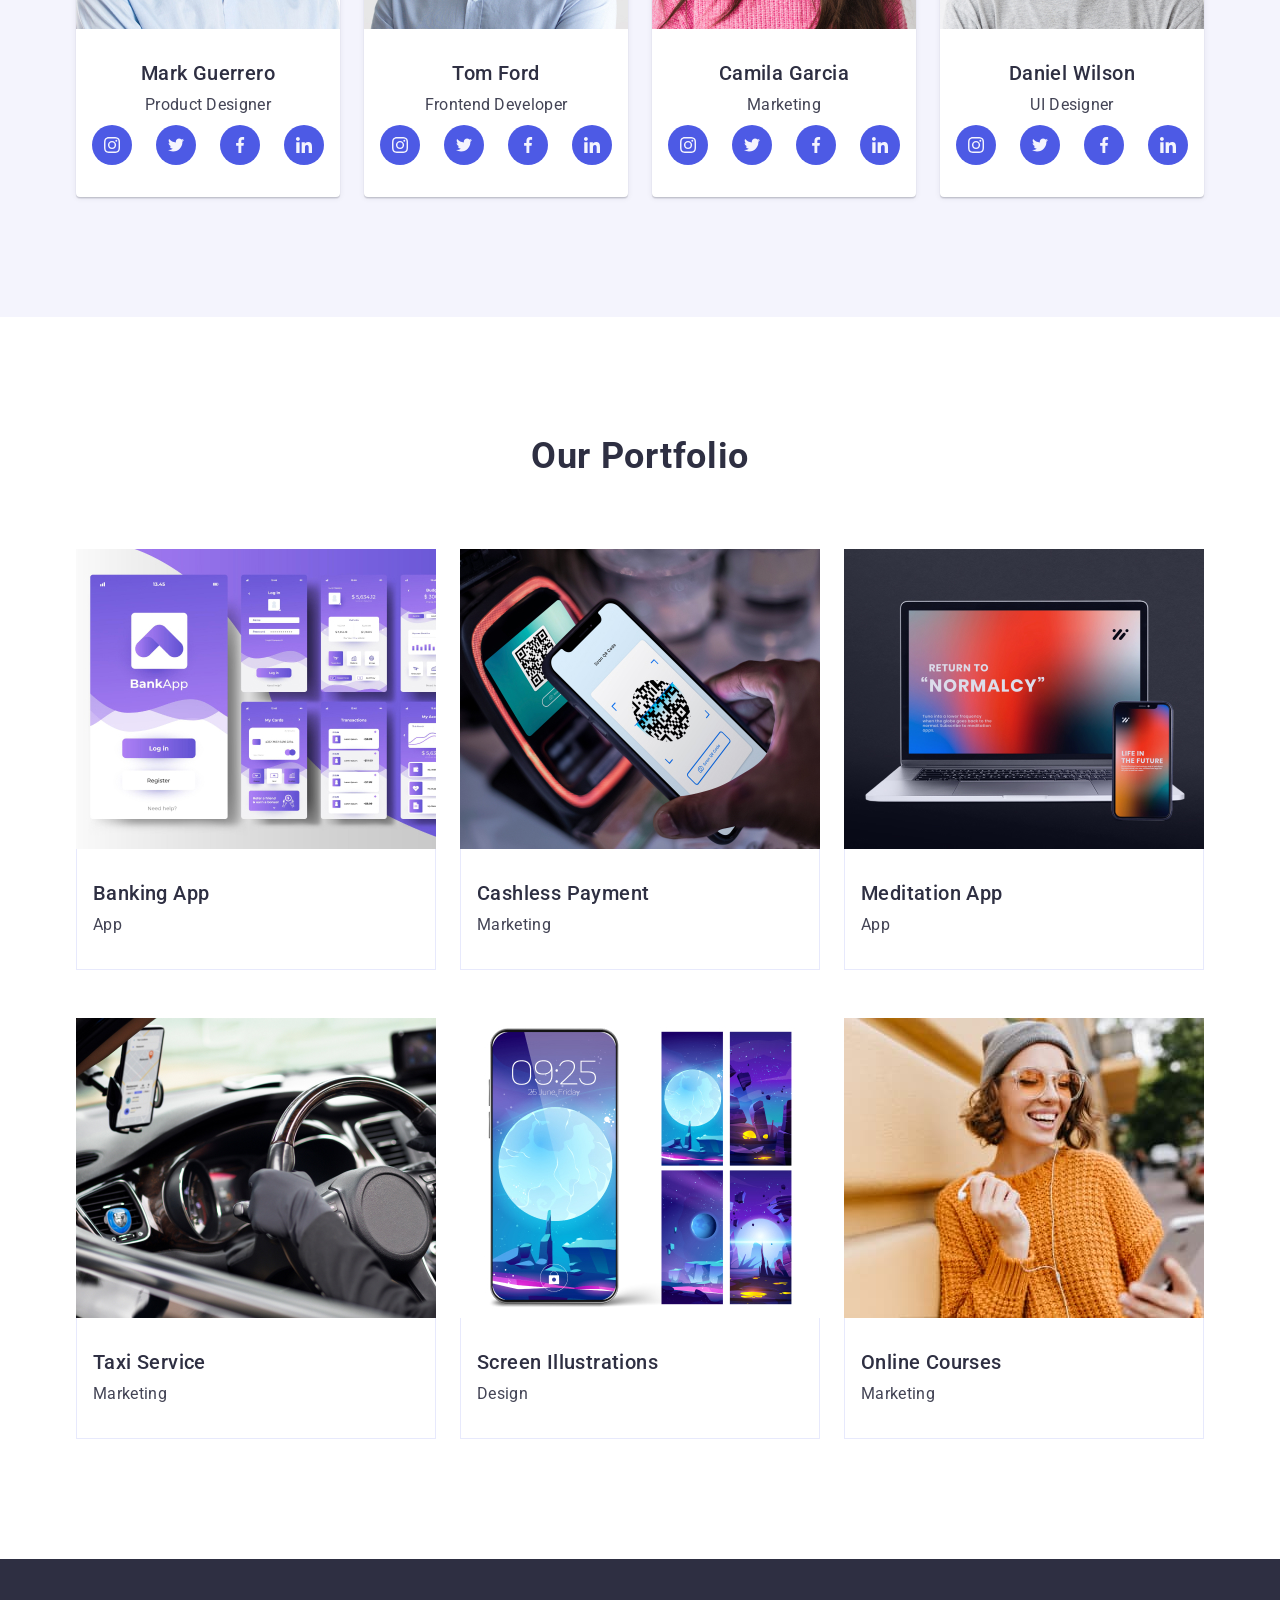
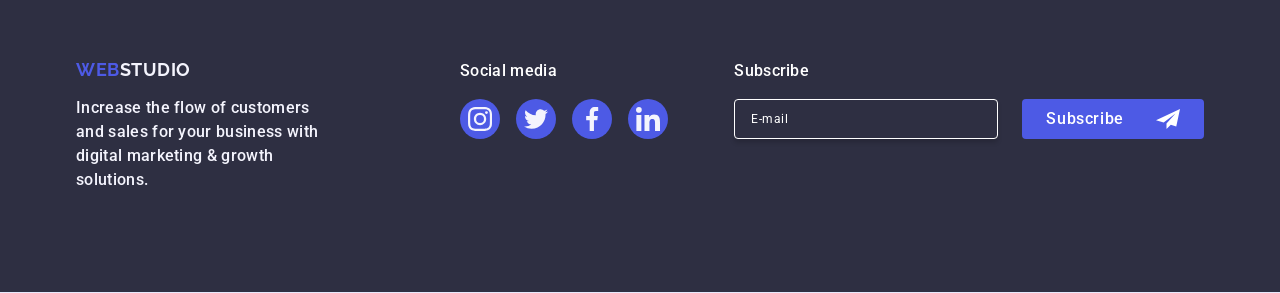
==== commit 7b5eb85a: "pravki2" ====
--- a/index.html
+++ b/index.html
@@ -475,6 +475,7 @@
                 type="email"
                 placeholder="E-mail"
                 class="subscribe-form-input"
+                name="footer-email"
               />
             </label>
             <button type="submit" class="subscribe-form-btn">
@@ -538,7 +539,6 @@
             <div class="form-field">
               <textarea
                 class="form-input form-comment"
-                type="text"
                 name="comment"
                 id="comment"
                 placeholder="Text input"
@@ -554,7 +554,7 @@
               checked
             />
             <span class="form-agreement-checkbox">
-              <svg class="form-agreement-icon" width="10" height="10">
+              <svg class="form-agreement-icon" width="8" height="8">
                 <use href="./images/icons.svg#icon-galka"></use>
               </svg>
             </span>
--- a/css/styles.css
+++ b/css/styles.css
@@ -533,7 +533,10 @@
   padding: 8px 24px;
   color: #fff;
   text-align: center;
-
+  min-width: 165px;
+  height: 40px;
+  justify-content: center;
+  border: none;
   font-size: 16px;
   font-weight: 500;
   line-height: 1.5;
@@ -548,6 +551,7 @@
 
 .subscribe-form-icon {
   fill: white;
+  margin-left: 16px;
 }
 /* #endregion */
 
@@ -557,13 +561,14 @@
   position: fixed;
   width: 100vw;
   height: 100vh;
-  background-color: rgba(45, 47, 66, 0.4);
+  background-color: rgba(46, 47, 66, 0.4);
   top: 0;
   left: 0;
   /* display: none; */
 
   z-index: 999;
-  transition: opacity 300ms ease-in, visibility 300ms ease-in;
+  transition: opacity 250ms cubic-bezier(0.4, 0, 0.2, 1),
+    visibility 250ms cubic-bezier(0.4, 0, 0.2, 1);
   opacity: 0;
   visibility: hidden;
   pointer-events: none;
@@ -586,6 +591,9 @@
   transform: translate(-50%, -50%);
   padding: 24px;
   padding-top: 72px;
+  box-shadow: зі значенням 0px 1px 1px rgba(0, 0, 0, 0.14),
+    0px 1px 3px rgba(0, 0, 0, 0.12), 0px 2px 1px rgba(0, 0, 0, 0.2);
+  transition: transform 250ms cubic-bezier(0.4, 0, 0.2, 1);
 }
 
 .modal-btn {
@@ -601,7 +609,18 @@
   border: 1px solid rgba(0, 0, 0, 0.1);
   background-color: #e7e9fc;
   color: #2e2f42;
-}
+  padding: 0;
+  cursor: pointer;
+  transition: background-color 250ms cubic-bezier(0.4, 0, 0.2, 1),
+    border 250ms cubic-bezier(0.4, 0, 0.2, 1);
+}
+
+.modal-btn:hover,
+.modal-btn:focus {
+  background-color: #404bbf;
+  border: none;
+}
+
 .modal-btn-icon {
   stroke: currentColor;
 }
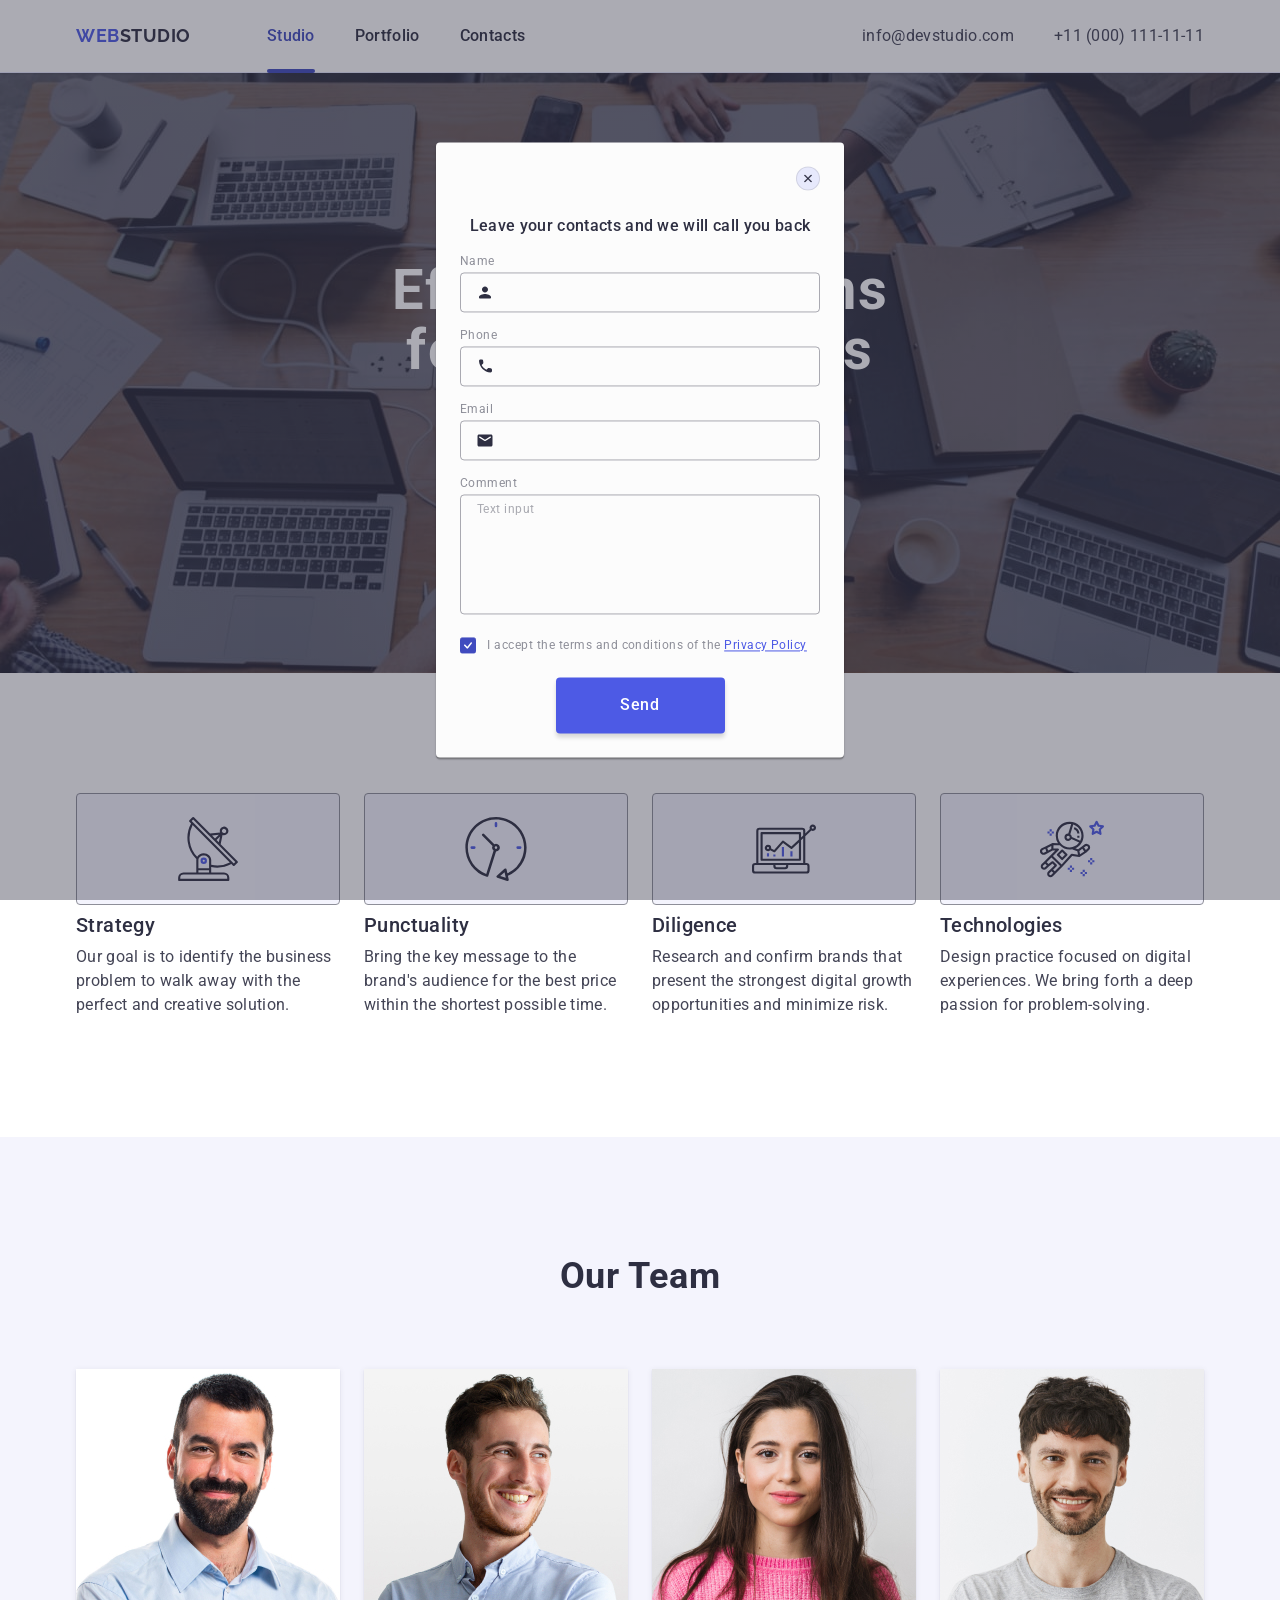
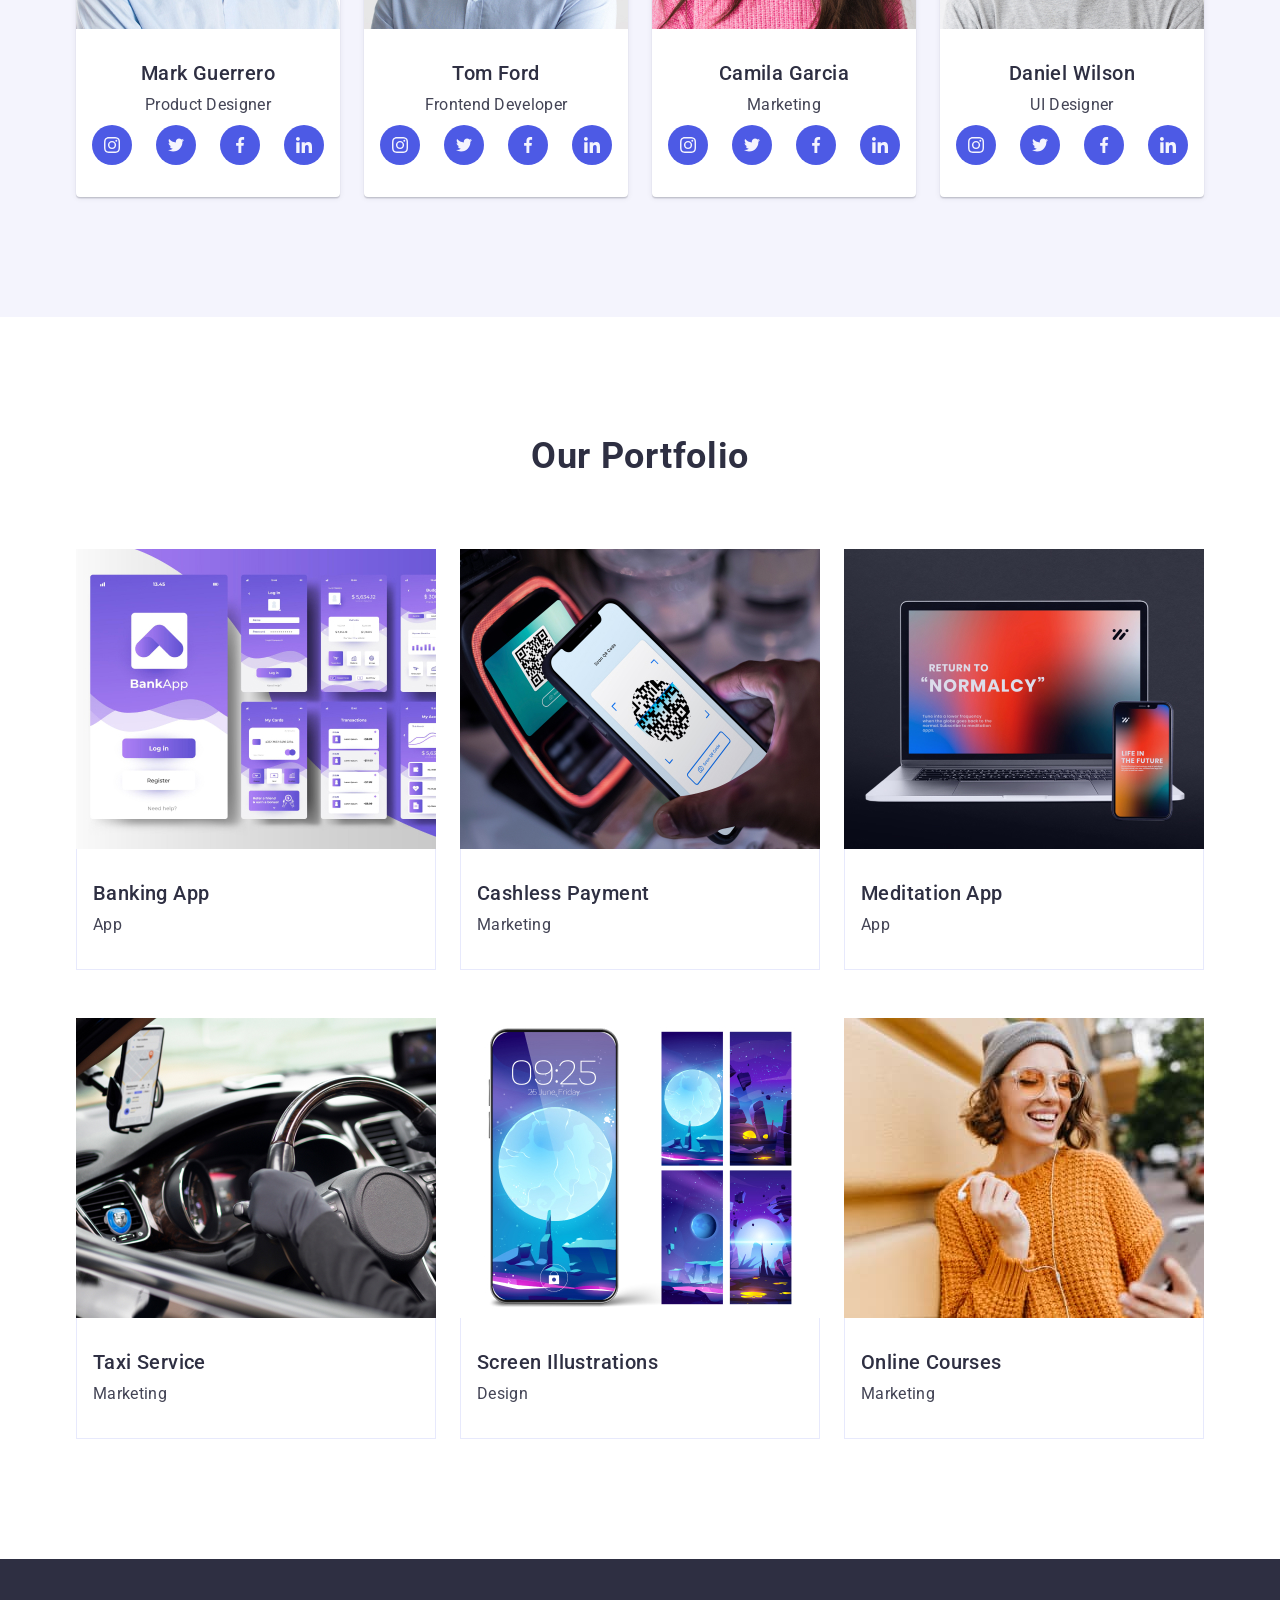
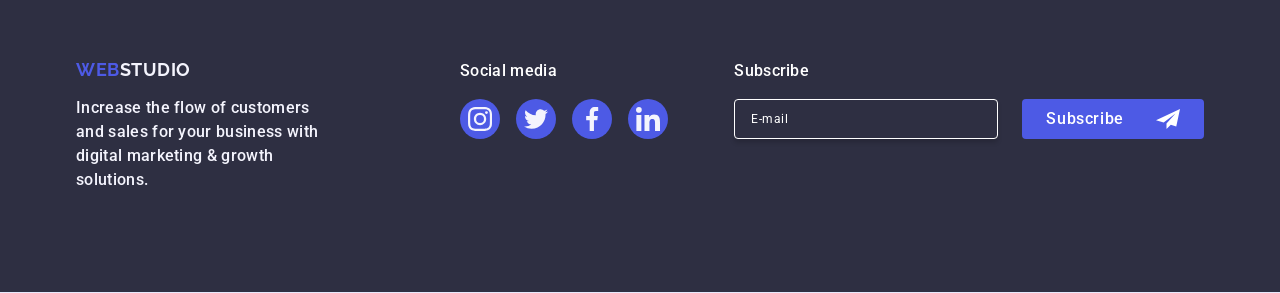
==== commit 87405b73: "upd" ====
--- a/index.html
+++ b/index.html
@@ -494,7 +494,7 @@
     <div class="backdrop is-open">
       <div class="modal">
         <button class="modal-btn" type="button" aria-label="Modal clode button">
-          <svg class="modal-btn-icon" width="28" height="28">
+          <svg class="modal-btn-icon" width="8" height="8">
             <use href="./images/icons.svg#icon-modal-close-btn"></use>
           </svg>
         </button>
@@ -503,15 +503,15 @@
         </p>
         <form class="modal-form form" name="reviews">
           <div class="form-wrapper">
-            <label class="form-label" for="user_name">Name</label>
+            <label class="form-label" for="user-name">Name</label>
             <div class="form-field">
               <input
                 class="form-input"
                 type="text"
-                name="user_name"
-                id="user_name"
+                name="user-name"
+                id="user-name"
               />
-              <svg class="form-icon" width="18" height="18">
+              <svg class="form-icon" width="18" height="24">
                 <use href="./images/icons.svg#icon-person-black"></use>
               </svg>
             </div>
@@ -520,7 +520,7 @@
             <label class="form-label" for="phone">Phone</label>
             <div class="form-field">
               <input class="form-input" type="tel" name="phone" id="phone" />
-              <svg class="form-icon" width="18" height="18">
+              <svg class="form-icon" width="18" height="24">
                 <use href="./images/icons.svg#icon-phone-black"></use>
               </svg>
             </div>
@@ -529,18 +529,18 @@
             <label class="form-label" for="email">Email</label>
             <div class="form-field">
               <input class="form-input" type="email" name="email" id="email" />
-              <svg class="form-icon" width="18" height="18">
+              <svg class="form-icon" width="18" height="24">
                 <use href="./images/icons.svg#icon-email-black"></use>
               </svg>
             </div>
           </div>
           <div class="form-wrapper">
-            <label class="form-label" for="comment">Comment</label>
+            <label class="form-label" for="user-comment">Comment</label>
             <div class="form-field">
               <textarea
                 class="form-input form-comment"
-                name="comment"
-                id="comment"
+                name="user-comment"
+                id="user-comment"
                 placeholder="Text input"
               ></textarea>
             </div>
--- a/css/styles.css
+++ b/css/styles.css
@@ -591,8 +591,8 @@
   transform: translate(-50%, -50%);
   padding: 24px;
   padding-top: 72px;
-  box-shadow: зі значенням 0px 1px 1px rgba(0, 0, 0, 0.14),
-    0px 1px 3px rgba(0, 0, 0, 0.12), 0px 2px 1px rgba(0, 0, 0, 0.2);
+  box-shadow: 0px 1px 1px rgba(0, 0, 0, 0.14), 0px 1px 3px rgba(0, 0, 0, 0.12),
+    0px 2px 1px rgba(0, 0, 0, 0.2);
   transition: transform 250ms cubic-bezier(0.4, 0, 0.2, 1);
 }
 
@@ -623,7 +623,15 @@
 
 .modal-btn-icon {
   stroke: currentColor;
-}
+  fill: #2e2f42;
+  transition: fill 250ms cubic-bezier(0.4, 0, 0.2, 1);
+}
+
+.modal-btn-icon:hover,
+.modal-btn-icon:focus {
+  fill: #ffffff;
+}
+
 .moda-caption {
   color: #2e2f42;
   text-align: center;
@@ -633,6 +641,9 @@
   letter-spacing: 0.02em;
   margin-bottom: 16px;
 }
+.form-wrapper {
+  margin-bottom: 8px;
+}
 
 .form-label {
   display: block;
@@ -640,7 +651,7 @@
   color: #8e8f99;
   font-size: 12px;
   font-weight: 400;
-  line-height: 1.16;
+  line-height: 1.17;
   letter-spacing: 0.04em;
 }
 .form-field {
@@ -648,13 +659,14 @@
   margin-bottom: 8px;
 }
 .form-input {
+  background-color: transparent;
   width: 100%;
   height: 40px;
   padding-left: 38px;
   border-radius: 4px;
   border: 1px solid rgba(46, 47, 66, 0.4);
   outline: transparent;
-  transition: border-color 300ms ease-in;
+  transition: border-color 250ms cubic-bezier(0.4, 0, 0.2, 1);
 }
 
 .form-input::placeholder {
@@ -682,11 +694,15 @@
   top: 50%;
   left: 16px;
   transform: translateY(-50%);
-  transition: fill 300ms ease-in;
+  transition: fill 250ms cubic-bezier(0.4, 0, 0.2, 1);
 }
 
 .form-input:focus + .form-icon {
   fill: #4d5ae5;
+}
+
+.form-field {
+  margin-bottom: 16px;
 }
 
 /* Custom chekbox */
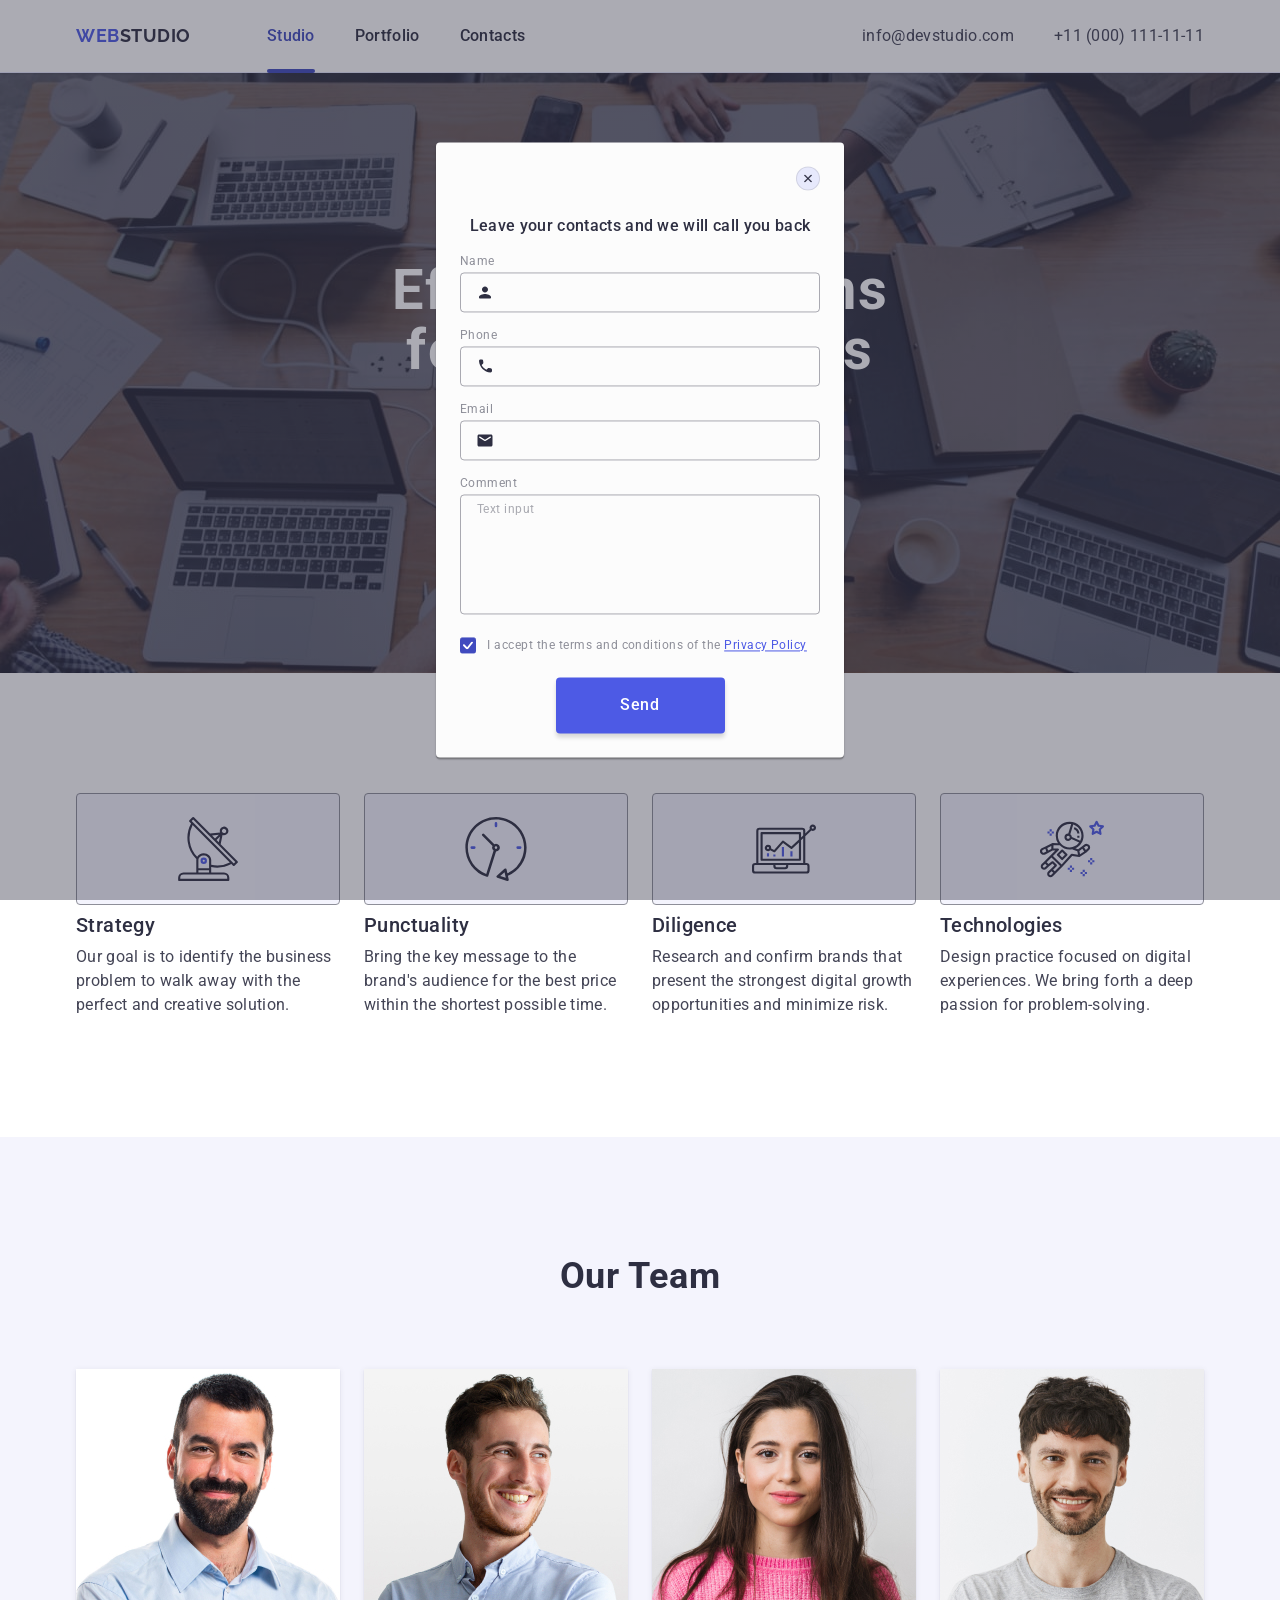
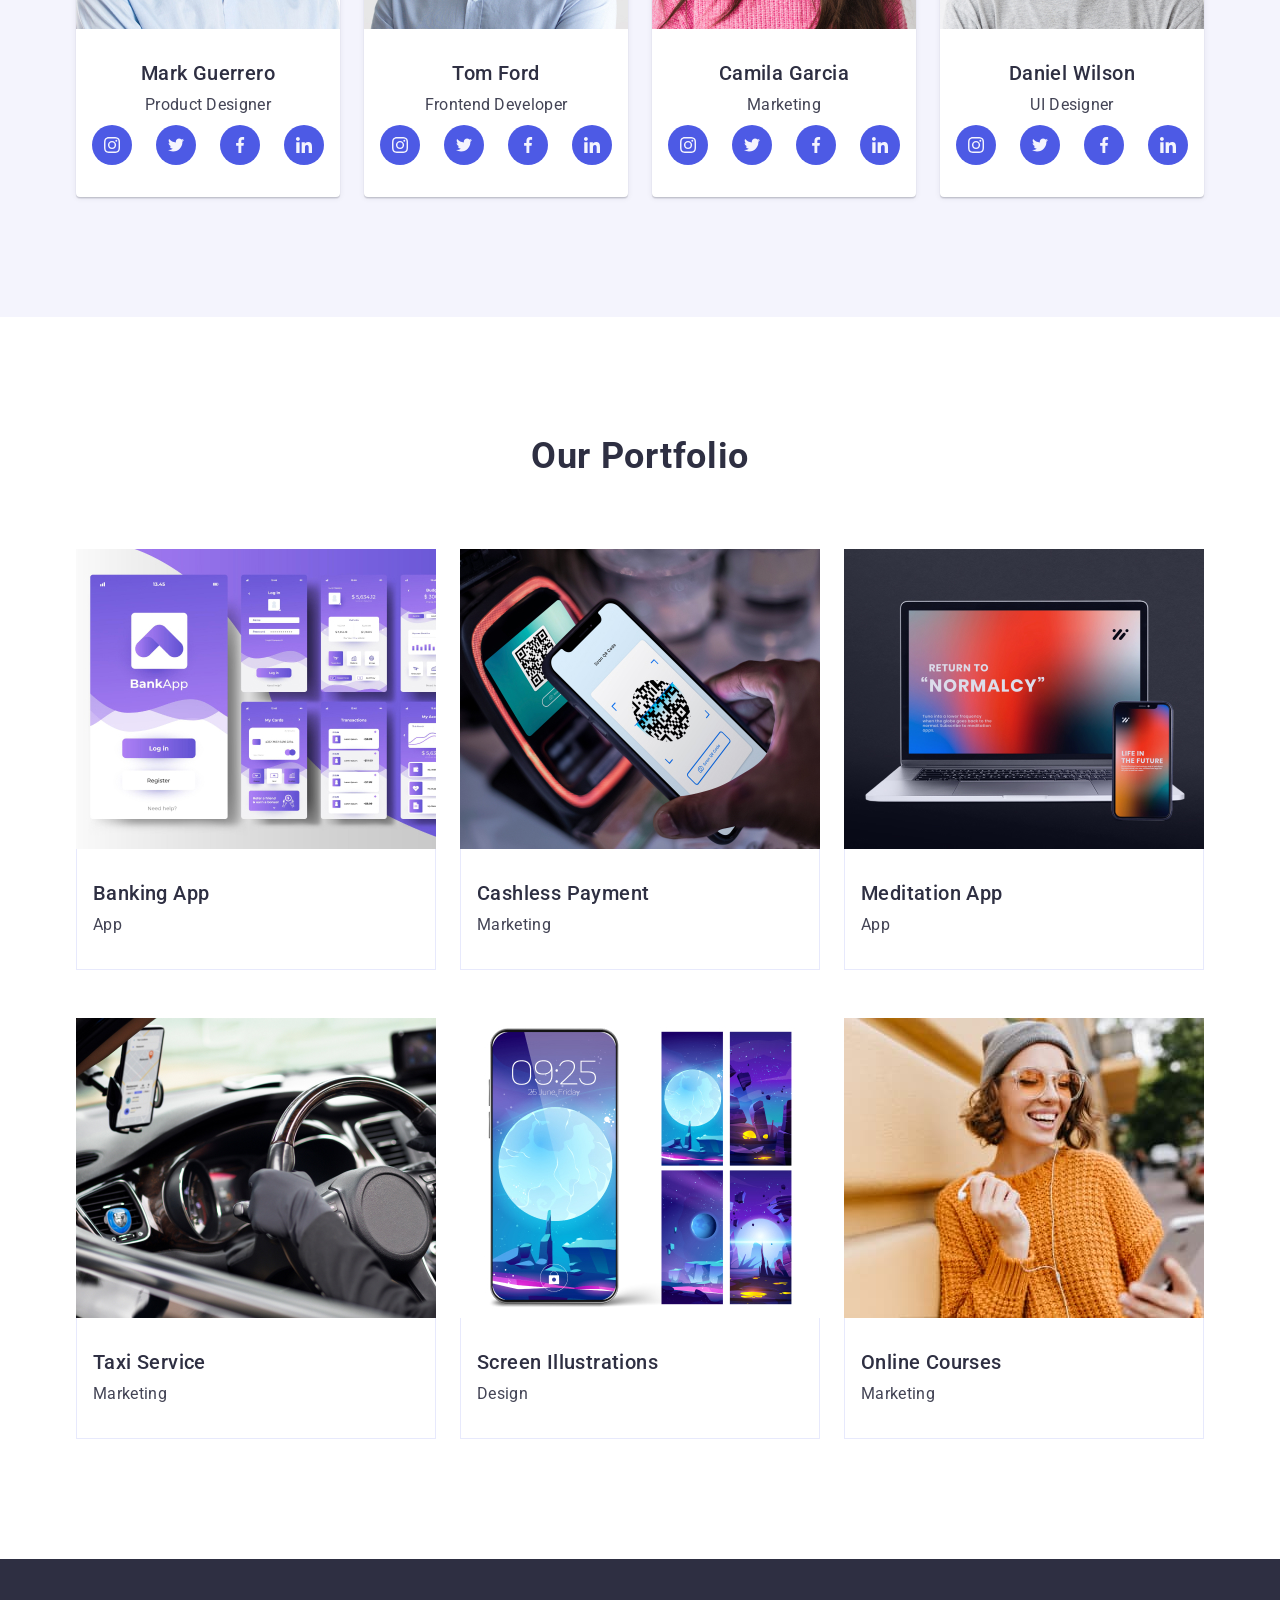
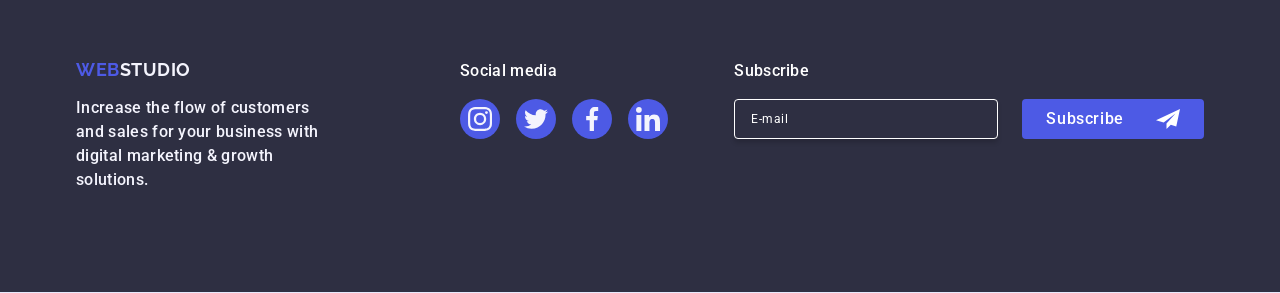
==== commit 72ebf2cd: "upd4" ====
--- a/index.html
+++ b/index.html
@@ -536,31 +536,33 @@
           </div>
           <div class="form-wrapper">
             <label class="form-label" for="user-comment">Comment</label>
-            <div class="form-field">
-              <textarea
-                class="form-input form-comment"
-                name="user-comment"
-                id="user-comment"
-                placeholder="Text input"
-              ></textarea>
-            </div>
+
+            <textarea
+              class="form-input form-comment"
+              name="user-comment"
+              id="user-comment"
+              placeholder="Text input"
+            ></textarea>
           </div>
-          <label class="form-agreement">
+          <div class="checkbox-wrap">
             <input
               class="checkbox visually-hidden"
               type="checkbox"
-              name="usr_areement"
-              value="false"
+              id="user-privacy"
+              name="user-privacy"
+              value="true"
               checked
             />
-            <span class="form-agreement-checkbox">
-              <svg class="form-agreement-icon" width="8" height="8">
-                <use href="./images/icons.svg#icon-galka"></use>
-              </svg>
-            </span>
-            I accept the terms and conditions of the
-            <a class="form-agreement-link" href="">Privacy Policy</a>
-          </label>
+            <label class="form-agreement" for="user-privacy">
+              <span class="form-agreement-checkbox">
+                <svg class="form-agreement-icon" width="10" height="8">
+                  <use href="./images/icons.svg#icon-galka"></use>
+                </svg>
+              </span>
+              I accept the terms and conditions of the
+              <a class="form-agreement-link" href="">Privacy Policy</a>
+            </label>
+          </div>
 
           <button type="submit" class="form-btn">Send</button>
         </form>
--- a/css/styles.css
+++ b/css/styles.css
@@ -619,6 +619,7 @@
 .modal-btn:focus {
   background-color: #404bbf;
   border: none;
+  fill: #ffffff;
 }
 
 .modal-btn-icon {
@@ -642,7 +643,7 @@
   margin-bottom: 16px;
 }
 .form-wrapper {
-  margin-bottom: 8px;
+  margin-bottom: 16px;
 }
 
 .form-label {
@@ -681,8 +682,23 @@
 .form-comment {
   padding-top: 8px;
   padding-left: 16px;
-  min-height: 120px;
+  height: 120px;
   resize: none;
+  font-size: 12px;
+  line-height: 1.17;
+  letter-spacing: 0.04em;
+  color: rgba(46, 47, 66, 0.4);
+  border: 1px solid rgba(46, 47, 66, 0.4);
+  border-radius: 4px;
+  transition: border-color 250ms cubic-bezier(0.4, 0, 0.2, 1);
+  background-color: transparent;
+
+  padding: 8px 16px;
+  outline: transparent;
+}
+
+.form-comment:focus {
+  border-color: #4d5ae5;
 }
 
 .form-input:focus {
@@ -707,20 +723,22 @@
 
 /* Custom chekbox */
 
+.checkbox-wrap {
+  margin-bottom: 24px;
+}
+
 .form-agreement {
   display: block;
-  margin-bottom: 24px;
 
   color: #8e8f99;
 
   font-size: 12px;
   font-weight: 400;
-  line-height: 1.16;
+  line-height: 1.17;
   letter-spacing: 0.04em;
   user-select: none;
 }
-.checkbox {
-}
+
 .form-agreement-checkbox {
   display: inline-flex;
   align-items: center;
@@ -731,8 +749,11 @@
   border-radius: 2px;
   cursor: pointer;
   margin-right: 8px;
-
-  transition: border-color 300ms ease, background-color 300ms ease;
+  fill: transparent;
+
+  transition: background-color 250ms cubic-bezier(0.4, 0, 0.2, 1),
+    border 250ms cubic-bezier(0.4, 0, 0.2, 1),
+    fill 250ms cubic-bezier(0.4, 0, 0.2, 1);
 }
 .form-agreement-icon {
   opacity: 0;
@@ -745,12 +766,16 @@
   text-decoration-line: underline;
 }
 
-.checkbox:checked + .form-agreement-checkbox {
+.checkbox:checked + .form-agreement > .form-agreement-checkbox {
   background-color: #404bbf;
   border-color: #404bbf;
-}
-
-.checkbox:checked + .form-agreement-checkbox > .form-agreement-icon {
+  fill: #f4f4fd;
+}
+
+.checkbox:checked
+  + .form-agreement
+  > .form-agreement-checkbox
+  > .form-agreement-icon {
   opacity: 1;
   transform: scale(1);
 }
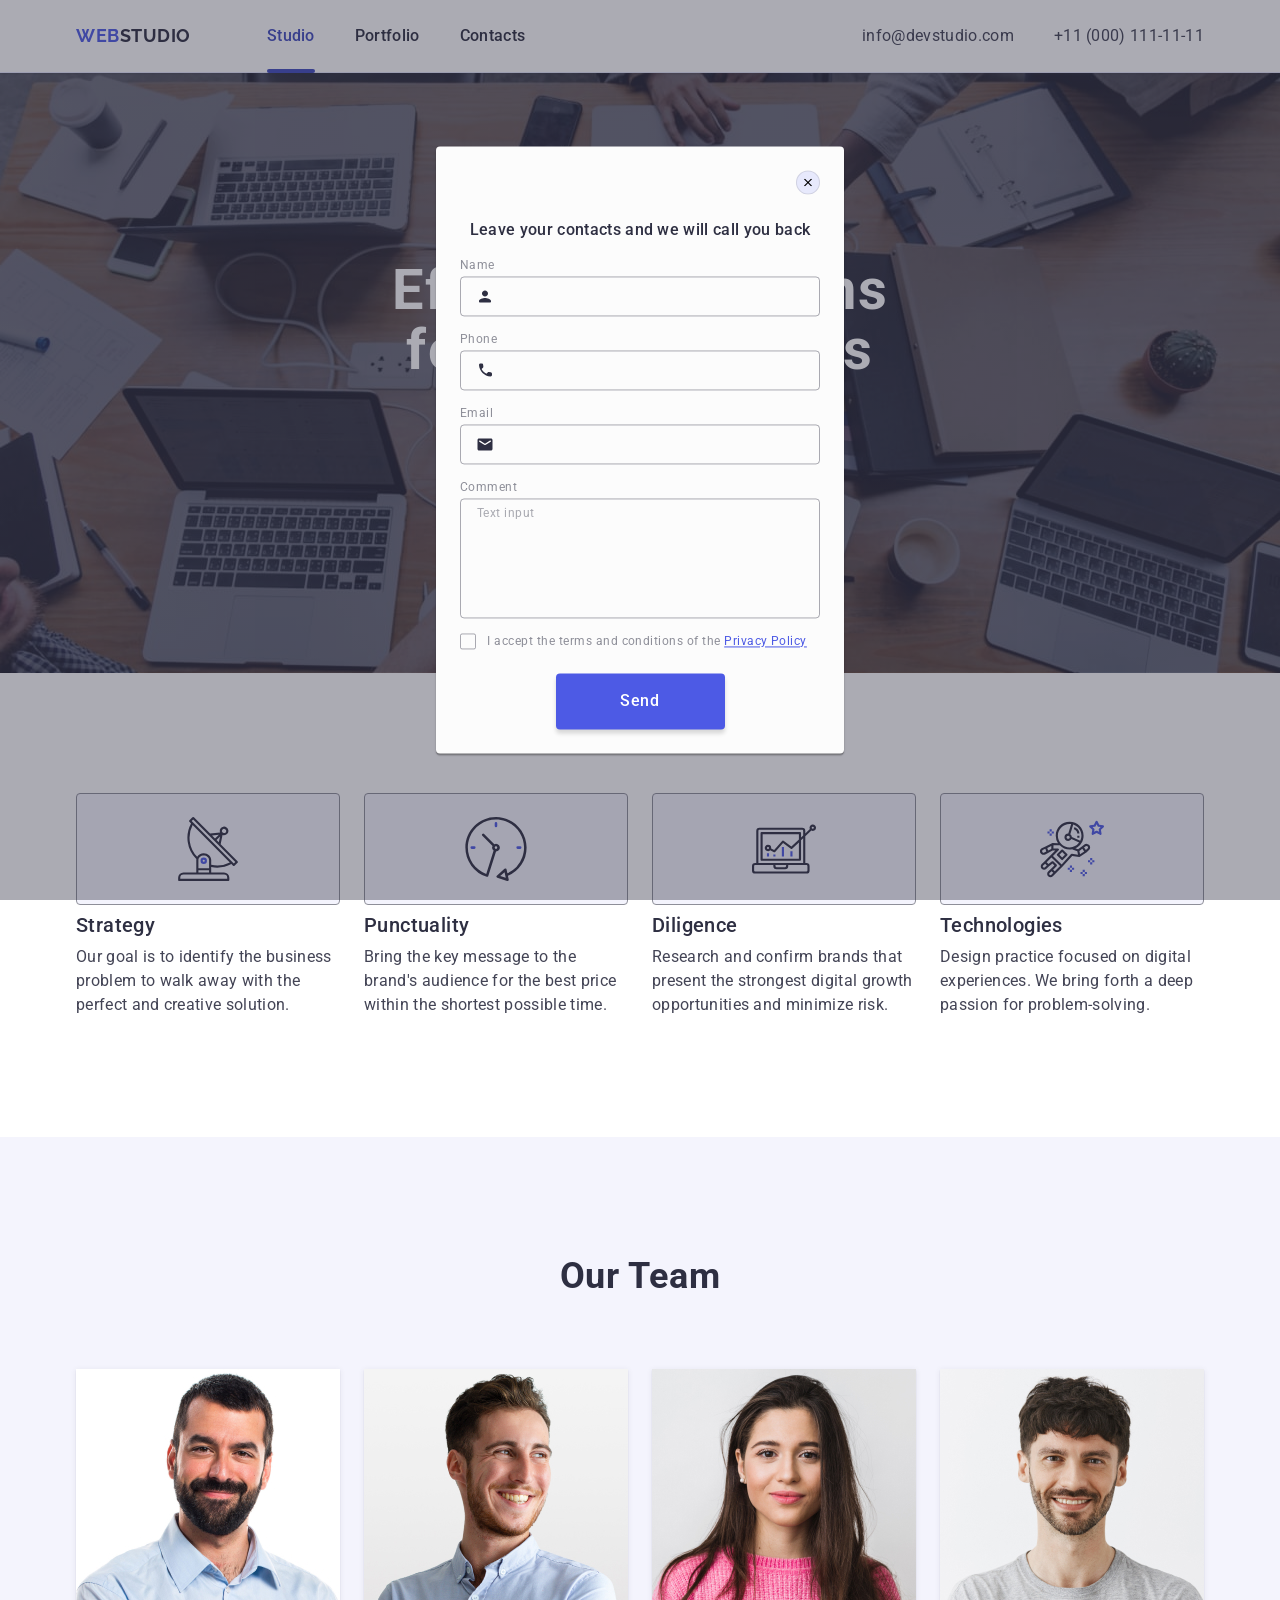
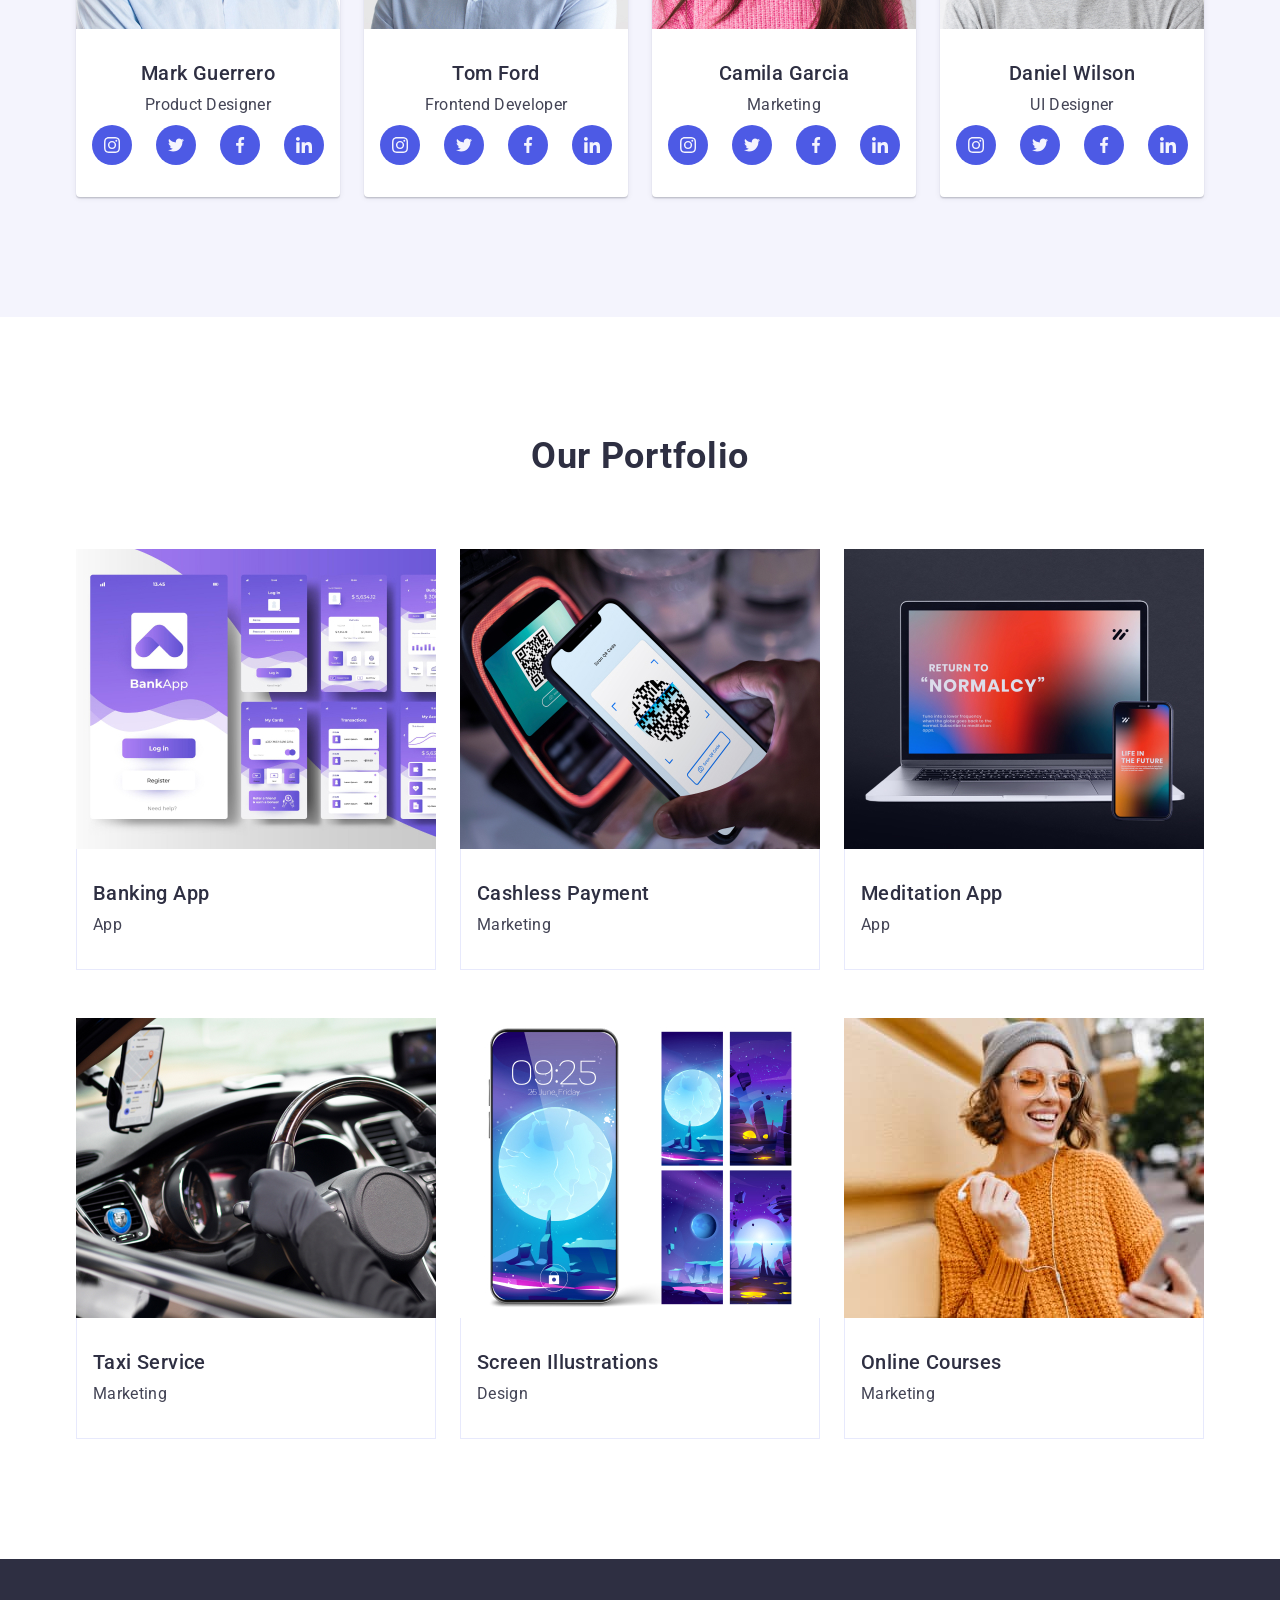
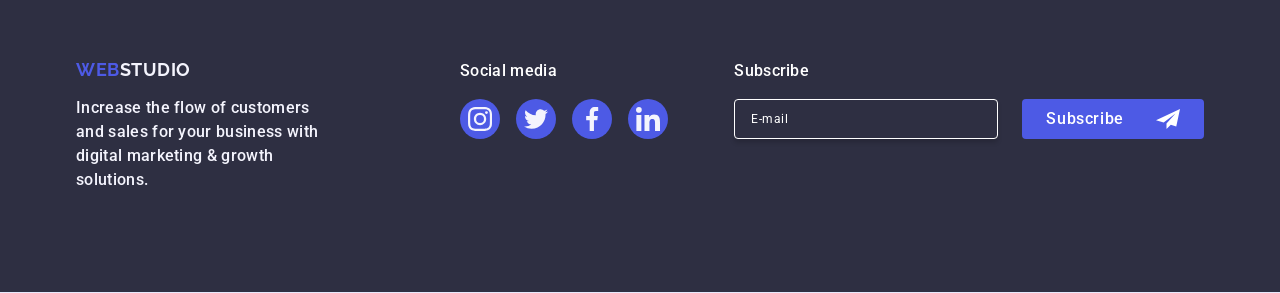
==== commit d6aed03f: "upd5" ====
--- a/index.html
+++ b/index.html
@@ -551,7 +551,6 @@
               id="user-privacy"
               name="user-privacy"
               value="true"
-              checked
             />
             <label class="form-agreement" for="user-privacy">
               <span class="form-agreement-checkbox">
--- a/css/styles.css
+++ b/css/styles.css
@@ -616,21 +616,15 @@
 }
 
 .modal-btn:hover,
-.modal-btn:focus {
+.modal-btn:focus,
+.modal-btn:active {
   background-color: #404bbf;
   border: none;
-  fill: #ffffff;
+  fill: rgba(255, 255, 255, 1);
 }
 
 .modal-btn-icon {
-  stroke: currentColor;
-  fill: #2e2f42;
   transition: fill 250ms cubic-bezier(0.4, 0, 0.2, 1);
-}
-
-.modal-btn-icon:hover,
-.modal-btn-icon:focus {
-  fill: #ffffff;
 }
 
 .moda-caption {
@@ -643,7 +637,7 @@
   margin-bottom: 16px;
 }
 .form-wrapper {
-  margin-bottom: 16px;
+  margin-bottom: 8px;
 }
 
 .form-label {
@@ -759,7 +753,7 @@
   opacity: 0;
   fill: #fff;
   transform: scale(0.3);
-  transition: opacity 300ms ease 150ms, trabsform 300ms ease 150ms;
+  transition: opacity 300ms ease 150ms, transform 300ms ease 150ms;
 }
 .form-agreement-link {
   color: #4d5ae5;
@@ -768,7 +762,7 @@
 
 .checkbox:checked + .form-agreement > .form-agreement-checkbox {
   background-color: #404bbf;
-  border-color: #404bbf;
+  border: none;
   fill: #f4f4fd;
 }
 
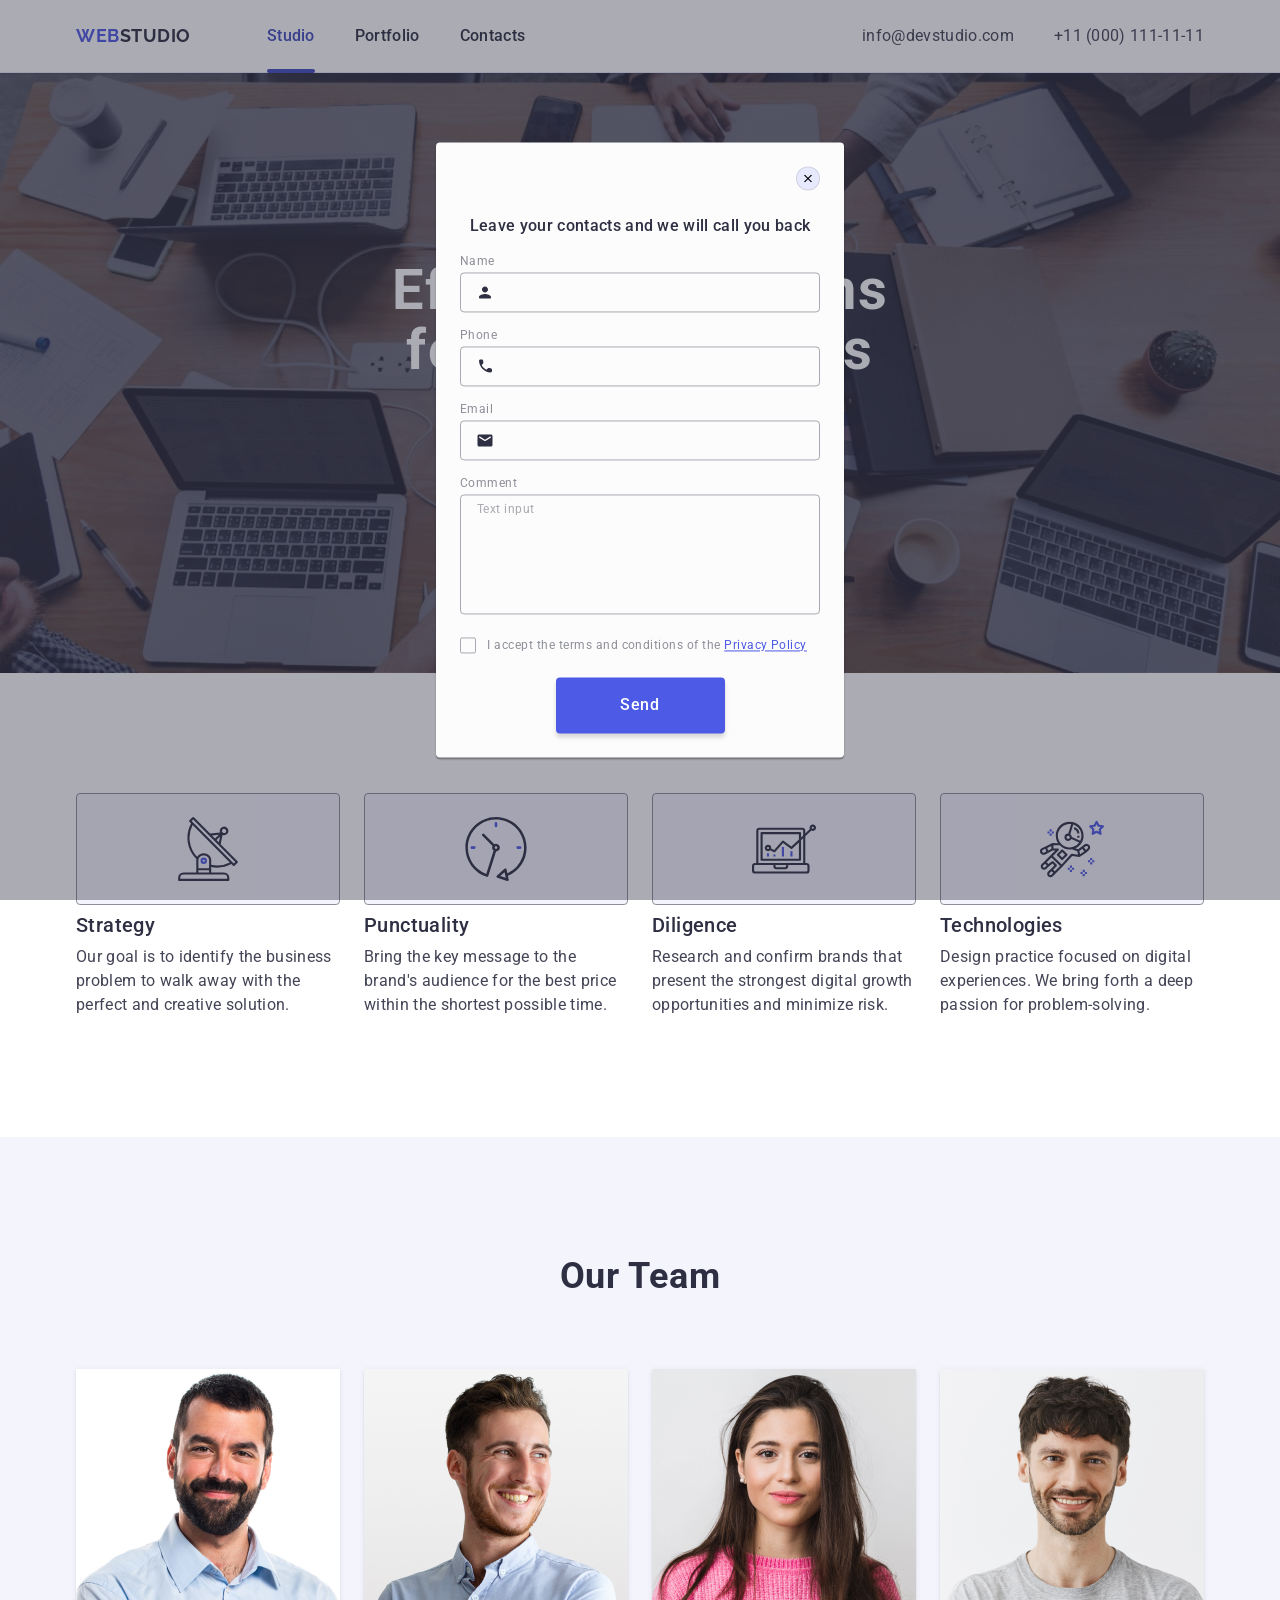
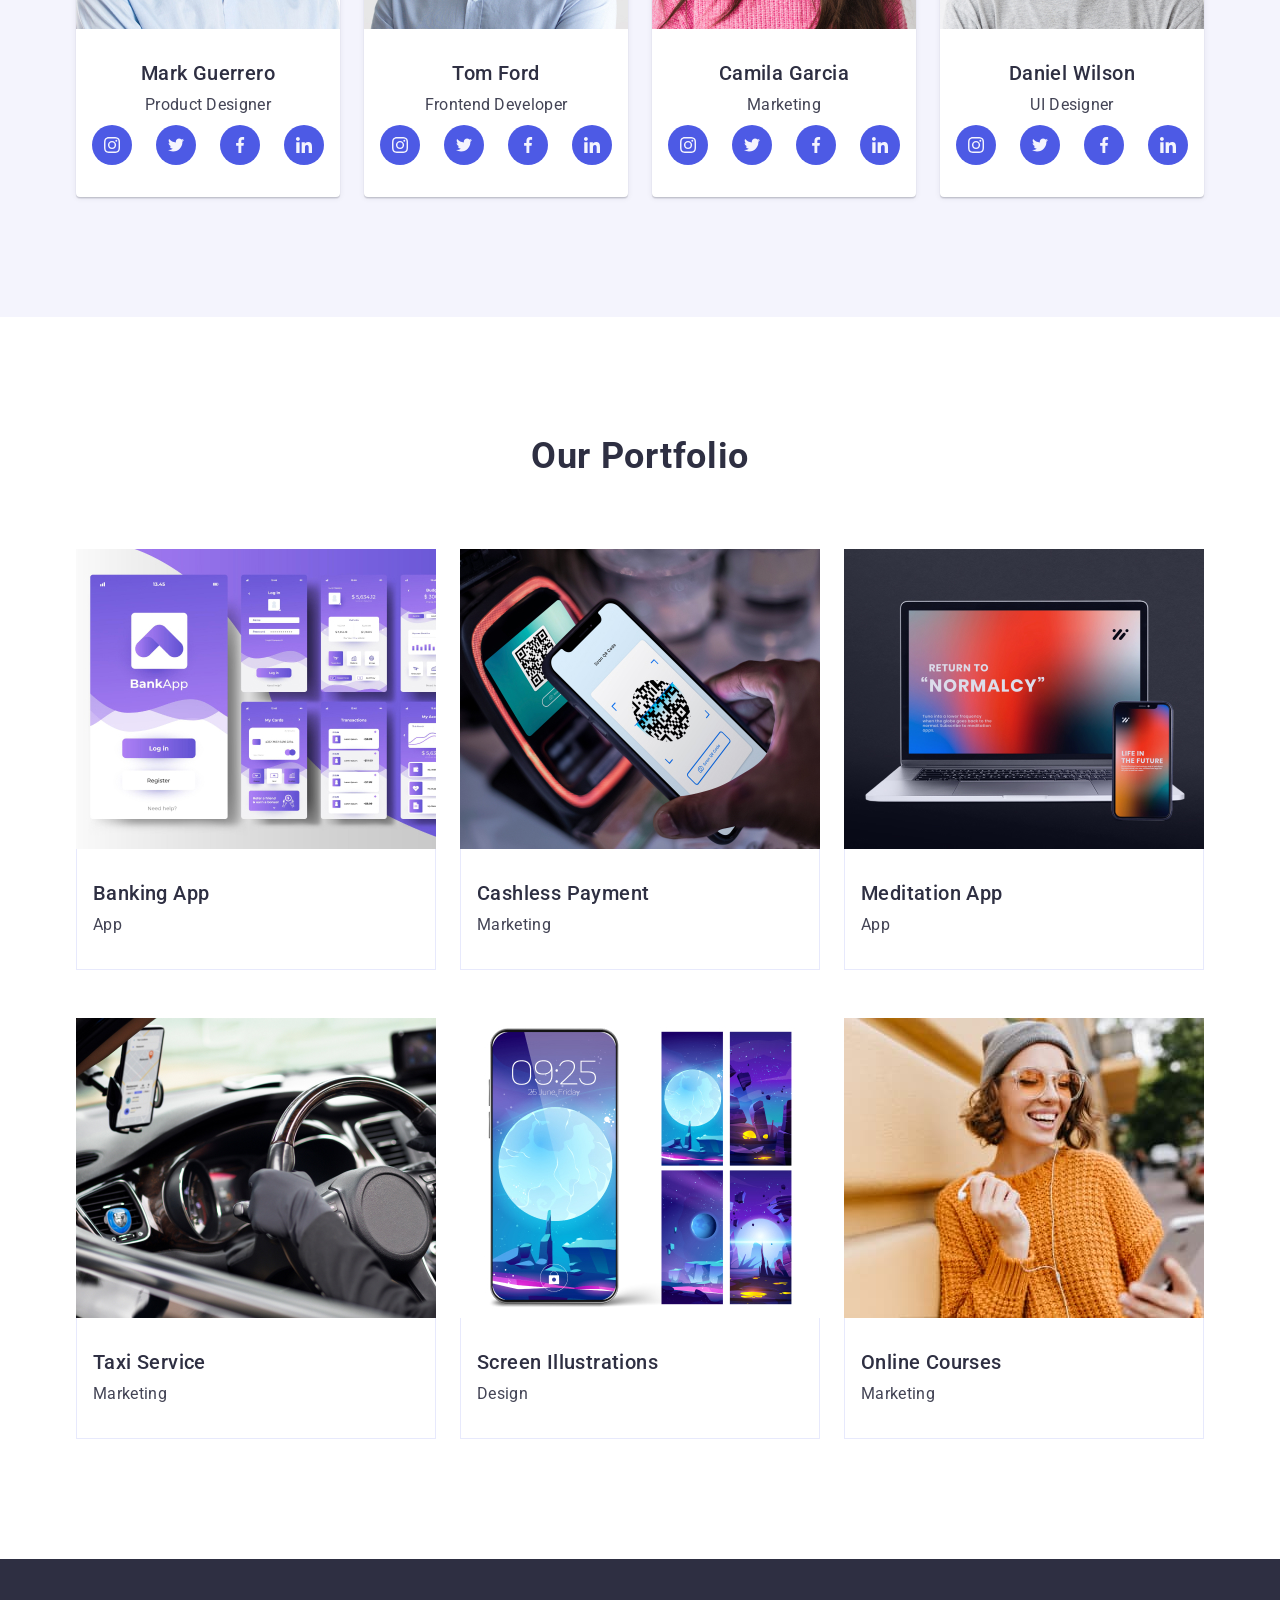
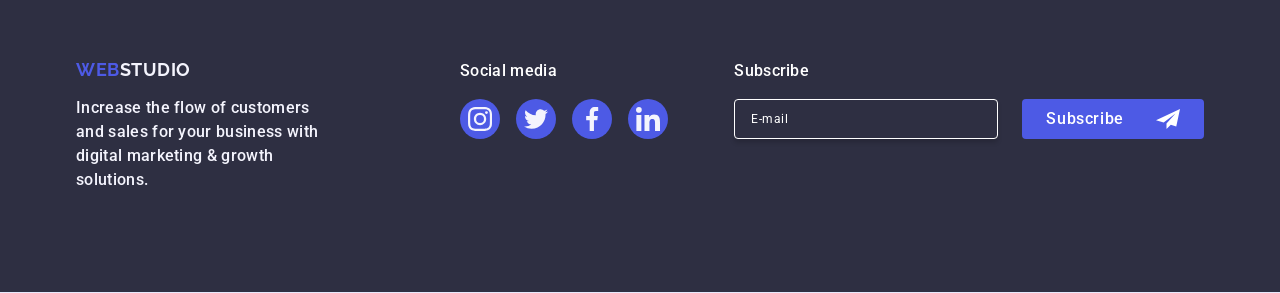
==== commit 978947c9: "upd6" ====
--- a/index.html
+++ b/index.html
@@ -534,7 +534,7 @@
               </svg>
             </div>
           </div>
-          <div class="form-wrapper">
+          <div class="form-wrapper form-wrapper-first">
             <label class="form-label" for="user-comment">Comment</label>
 
             <textarea
--- a/css/styles.css
+++ b/css/styles.css
@@ -640,6 +640,10 @@
   margin-bottom: 8px;
 }
 
+.form-wrapper-first {
+  margin-bottom: 16px;
+}
+
 .form-label {
   display: block;
   margin-bottom: 4px;
